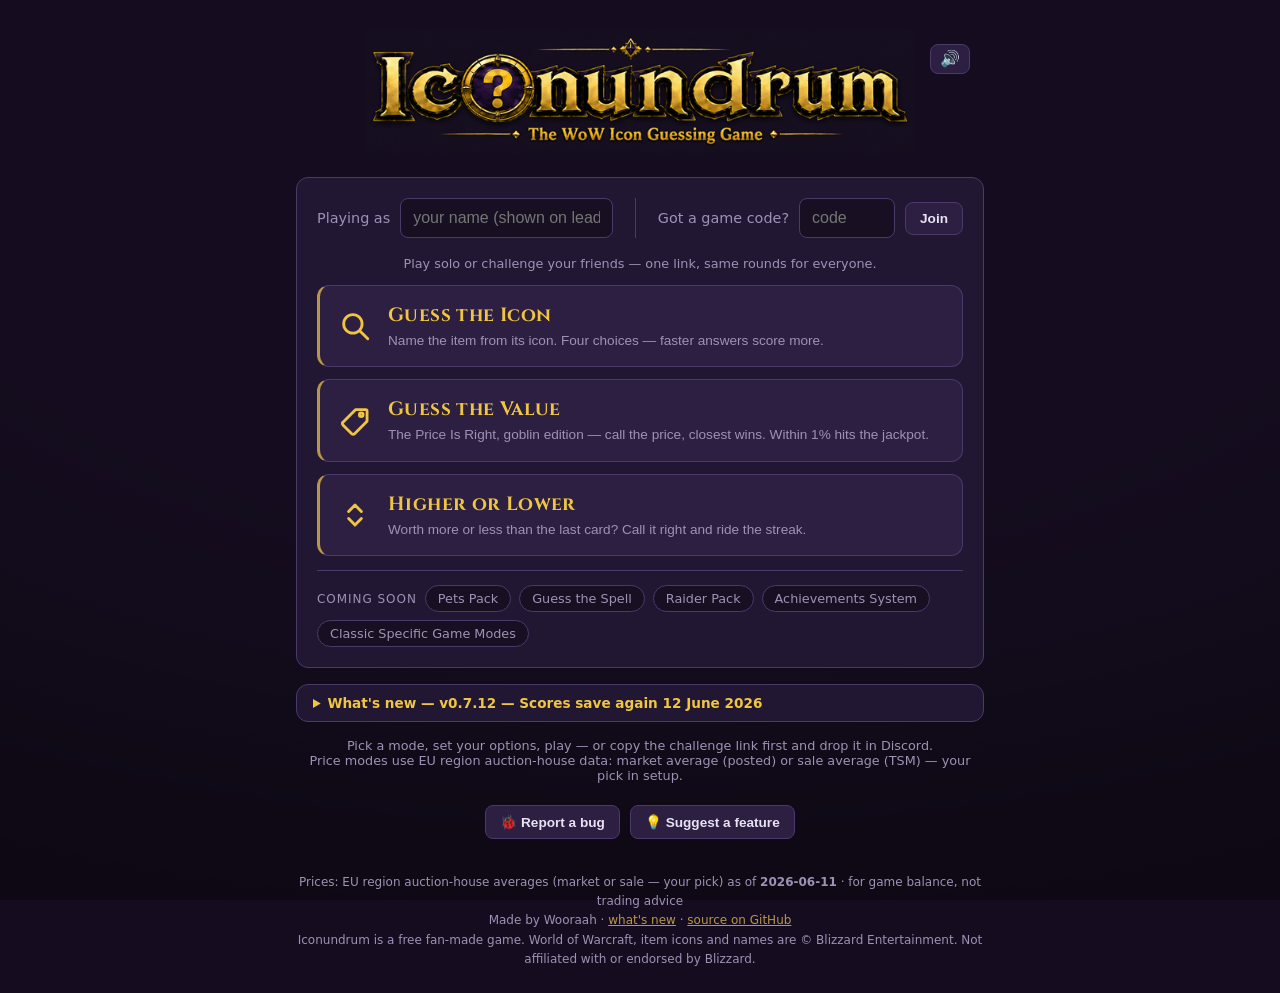
==== index.html @ 78721801 "v0.7.12 - CRITICAL: restore score saving (B10) v0.6.10 (d8e1873) wired a leaderboard refresh button " ====
<!DOCTYPE html>
<html lang="en">
<head>
  <meta charset="UTF-8">
  <meta name="viewport" content="width=device-width, initial-scale=1.0">
  <title>Iconundrum — The WoW Icon Guessing Game</title>
  <meta name="description" content="Guess the WoW item from its icon, call its price, ride the higher-lower chain. Challenge your guild — one link, no sign-up.">

  <!-- Social link previews (Discord / Twitch chat / Twitter) -->
  <meta property="og:type" content="website">
  <meta property="og:site_name" content="Iconundrum">
  <meta property="og:title" content="Iconundrum — The WoW Icon Guessing Game">
  <meta property="og:description" content="Guess the WoW item from its icon, call its price, ride the higher-lower chain. Challenge your friends — one link, no sign-up.">
  <meta property="og:image" content="https://wooraah-addon.github.io/Iconundrum/assets/logo.png">
  <meta property="og:url" content="https://wooraah-addon.github.io/Iconundrum/">
  <meta name="twitter:card" content="summary_large_image">
  <meta name="twitter:title" content="Iconundrum — The WoW Icon Guessing Game">
  <meta name="twitter:description" content="Guess the WoW item from its icon, call its price, ride the higher-lower chain.">
  <meta name="twitter:image" content="https://wooraah-addon.github.io/Iconundrum/assets/logo.png">

  <link rel="icon" href="data:image/svg+xml,<svg xmlns='http://www.w3.org/2000/svg' viewBox='0 0 100 100'><rect width='100' height='100' rx='18' fill='%23221733'/><text x='50' y='72' font-size='64' text-anchor='middle' fill='%23f0c640' font-family='Georgia'>%3F</text></svg>">
  <link rel="stylesheet" href="css/style.css">
</head>
<body>
  <div id="app">

    <!-- ================= HOME ================= -->
    <section id="screen-home" class="screen">
      <div class="coin" id="home-coin" role="button" tabindex="-1" aria-label="Catch the coin" title="Catch me!">
        <div class="coin-face front">?</div>
        <div class="coin-face back">?</div>
      </div>
      <button class="sound-toggle" title="Toggle sound" aria-label="Toggle sound">🔊</button>
      <div class="logo-wrap">
        <img class="logo" src="assets/logo.png" alt="Iconundrum — The WoW Icon Guessing Game"
             onerror="this.hidden=true;document.getElementById('wordmark-fallback').hidden=false;document.getElementById('tagline-fallback').hidden=false;">
        <h1 class="wordmark" id="wordmark-fallback" hidden>Ic<span class="qmark">?</span>nundrum</h1>
        <p class="tagline" id="tagline-fallback" hidden>The WoW Icon Guessing Game</p>
      </div>

      <div id="challenge-banner"></div>

      <div class="panel">
        <div class="name-row">
          <div class="field-group grow">
            <label for="player-name">Playing as</label>
            <input type="text" id="player-name" maxlength="20" placeholder="your name (shown on leaderboards)">
          </div>
          <div class="field-group join-group">
            <label for="join-code">Got a game code?</label>
            <input type="text" id="join-code" maxlength="16" placeholder="code" autocomplete="off" autocapitalize="off" spellcheck="false">
            <button class="btn secondary small" id="join-btn">Join</button>
          </div>
        </div>

        <p class="lb-note" style="margin:0 0 14px">Play solo or challenge your friends — one link, same rounds for everyone.</p>

        <div class="mode-grid">
          <button class="mode-card" data-mode="icon">
            <svg class="mode-glyph" viewBox="0 0 24 24" fill="none" stroke="currentColor" stroke-width="2" stroke-linecap="round" stroke-linejoin="round" aria-hidden="true"><circle cx="10.5" cy="10.5" r="6.5"/><line x1="15.5" y1="15.5" x2="21" y2="21"/></svg>
            <h3>Guess the Icon</h3>
            <p>Name the item from its icon. Four choices — faster answers score more.</p>
          </button>
          <button class="mode-card" data-mode="value">
            <svg class="mode-glyph" viewBox="0 0 24 24" fill="none" stroke="currentColor" stroke-width="2" stroke-linecap="round" stroke-linejoin="round" aria-hidden="true"><path d="M3.5 12.8 12.3 4h7.2a1 1 0 0 1 1 1v7.2l-8.8 8.8a1.4 1.4 0 0 1-2 0l-6.2-6.2a1.4 1.4 0 0 1 0-2Z"/><circle cx="16.4" cy="7.6" r="1.3"/></svg>
            <h3>Guess the Value</h3>
            <p>The Price Is Right, goblin edition — call the price, closest wins. Within 1% hits the jackpot.</p>
          </button>
          <button class="mode-card" data-mode="hl">
            <svg class="mode-glyph" viewBox="0 0 24 24" fill="none" stroke="currentColor" stroke-width="2" stroke-linecap="round" stroke-linejoin="round" aria-hidden="true"><path d="M7.5 9.5 12 5l4.5 4.5"/><path d="M7.5 14.5 12 19l4.5-4.5"/></svg>
            <h3>Higher or Lower</h3>
            <p>Worth more or less than the last card? Call it right and ride the streak.</p>
          </button>
        </div>

        <div class="soon-strip">
          <span class="soon-label">Coming soon</span>
          <span class="soon-chip" title="A thousand battle pets, dozens of near-identical whelps. Collectors, sharpen up.">Pets Pack</span>
          <span class="soon-chip" title="Class abilities and iconic raid moments — for every player, not just the AH crowd.">Guess the Spell</span>
          <span class="soon-chip" title="Tier sets, legendaries, trinkets of legend. Thunderfury, anyone?">Raider Pack</span>
          <span class="soon-chip" title="Cosmetic achievements — some obvious, some hidden, some a bit daft.">Achievements System</span>
          <span class="soon-chip" title="Modes built around WoW Classic — its item pools, prices and trivia.">Classic Specific Game Modes</span>
        </div>
      </div>

      <div class="home-stats" id="home-stats" hidden></div>

      <details class="panel whatsnew" id="whats-new" hidden>
        <summary id="wn-summary">What's new</summary>
        <ul id="wn-list"></ul>
        <a href="changelog.html">Full changelog →</a>
      </details>

      <p class="lb-note">Pick a mode, set your options, play — or copy the challenge link first and drop it in Discord.<br>
        Price modes use EU region auction-house data: market average (posted) or sale average (TSM) — your pick in setup.</p>

      <div class="action-row feedback-row">
        <button class="btn secondary small" id="btn-report-bug">🐞 Report a bug</button>
        <button class="btn secondary small" id="btn-suggest">💡 Suggest a feature</button>
      </div>
    </section>

    <!-- ================= LOBBY ================= -->
    <section id="screen-lobby" class="screen">
      <img class="logo logo-small" src="assets/logo.png" alt="Iconundrum">
      <div class="panel">
        <div class="lobby-head">
          <div>Game code: <b class="game-code" id="lobby-code"></b></div>
          <button class="btn small" id="lobby-copy">📋 Copy invite link</button>
        </div>
        <div class="lb-note" style="margin:0 0 12px">This is the link that brings players into <em>this</em> lobby — share it, or have them type the game code on the home screen.</div>
        <div class="lobby-roster-head">
          <span>In the lobby</span>
          <span class="meta" id="lobby-count"></span>
        </div>
        <ul class="lobby-roster" id="lobby-roster"></ul>
        <div class="lb-note" id="lobby-status"></div>
        <div class="ready-prompt" id="lobby-ready" hidden></div>
        <div class="action-row" id="lobby-actions"></div>
      </div>
    </section>

    <!-- ================= GAME ================= -->
    <section id="screen-game" class="screen">
      <div class="game-header">
        <img class="logo-header" src="assets/logo-header.png" alt="Iconundrum — back to main menu" title="Back to main menu" onclick="location.href=location.pathname"
             onerror="this.outerHTML='<span class=&quot;wordmark-small&quot; title=&quot;Back to main menu&quot; onclick=&quot;location.href=location.pathname&quot;>Ic<span class=&quot;qmark&quot;>?</span>nundrum</span>'">
        <span class="meta" id="game-meta"></span>
        <span class="score" id="game-score" aria-live="polite"></span>
        <button class="sound-toggle" title="Toggle sound" aria-label="Toggle sound">🔊</button>
      </div>
      <div class="game-header">
        <span class="meta" id="game-title"></span>
      </div>
      <div class="timer-track" id="timer-track" aria-hidden="true"><div class="timer-bar" id="timer-bar"></div></div>
      <div id="game-content"></div>
    </section>

    <!-- ================= SUMMARY ================= -->
    <section id="screen-summary" class="screen">
      <img class="logo logo-small" src="assets/logo.png" alt="Iconundrum" onerror="this.outerHTML='<h2 class=&quot;wordmark&quot; style=&quot;font-size:1.6rem&quot;>Ic<span class=&quot;qmark&quot;>?</span>nundrum</h2>'">
      <div class="panel">
        <div class="summary-sub" id="summary-mode"></div>
        <div class="summary-score" id="summary-score"></div>
        <div class="pb-banner" id="pb-banner" style="display:none">★ New personal best! ★</div>
        <div class="summary-sub" id="summary-sub"></div>
        <div class="round-pills" id="round-pills"></div>

        <div class="action-row">
          <button class="btn" id="btn-copy-link">Copy challenge link</button>
          <button class="btn secondary" id="btn-share-result">Share my result</button>
        </div>
      </div>

      <div class="panel">
        <div class="lb-tabs">
          <button class="lb-tab active" data-board="challenge">This challenge</button>
          <button class="lb-tab" data-board="alltime">All-time (ranked)</button>
          <button class="lb-refresh" id="lb-refresh" title="Refresh leaderboard" aria-label="Refresh leaderboard">↻</button>
        </div>
        <table class="lb">
          <thead><tr><th>#</th><th>Player</th><th>Score</th></tr></thead>
          <tbody id="lb-body"></tbody>
        </table>
        <div class="lb-note" id="lb-status"></div>
      </div>

      <div class="action-row">
        <button class="btn" id="btn-play-again">Play again</button>
        <button class="btn secondary" id="btn-home">Main Menu</button>
      </div>
    </section>

  </div>

  <div id="countdown-overlay" hidden>
    <div class="count-label">Get ready…</div>
    <div id="countdown-num" class="count-num">10</div>
  </div>

  <footer>
    <div>Prices: EU region auction-house averages (market or sale — your pick) as of <b id="price-date">…</b> · for game balance, not trading advice</div>
    <div>Made by Wooraah · <a href="changelog.html">what's new</a> · <a href="https://github.com/Wooraah-addon/Iconundrum" rel="noopener">source on GitHub</a></div>
    <div>Iconundrum is a free fan-made game. World of Warcraft, item icons and names are © Blizzard Entertainment. Not affiliated with or endorsed by Blizzard.</div>
  </footer>

  <script type="module" src="js/main.js"></script>
</body>
</html>
---- css/style.css ----
/* Iconundrum — dark purple & gold house style */

/* Display face for wordmark, headings & hero numbers (body stays system).
   Cinzel 700, latin subset, self-hosted (~15KB, OFL). Swap --font-display
   back to Georgia to revert everything at once. */
@font-face {
  font-family: 'Cinzel';
  src: url('../assets/fonts/cinzel.woff2') format('woff2');
  font-weight: 700;
  font-display: swap;
}

:root {
  /* --bg matches the logo PNG's baked background exactly — keep in sync */
  --bg: #150d1f;
  --bg-panel: #221733;
  --bg-card: #2c1f42;
  --bg-card-hover: #3a2a56;
  --border: #4a3a6a;
  --gold: #f0c640;
  --gold-dim: #b8964a;
  --text: #e8e2f4;
  --text-dim: #9d92b5;
  --font-display: 'Cinzel', Georgia, "Times New Roman", serif;
  --green: #4caf50;
  --red: #e05252;
  --q-common: #ffffff;
  --q-uncommon: #1eff00;
  --q-rare: #0070dd;
  --q-epic: #a335ee;
  --q-legendary: #ff8000;
  --q-artifact: #e6cc80;
  --q-heirloom: #00ccff;
}

* { box-sizing: border-box; margin: 0; padding: 0; }

body {
  /* Centre stays exactly --bg (matches the logo's baked-in background, so no
     seam shows around the PNG); only the edges darken for a subtle vignette. */
  background: var(--bg);
  background-image: radial-gradient(ellipse 120% 85% at 50% 20%, transparent 0%, transparent 46%, rgba(0, 0, 0, .38) 100%);
  background-attachment: fixed;
  min-height: 100vh;
  color: var(--text);
  font-family: "Segoe UI", system-ui, -apple-system, sans-serif;
  display: flex;
  flex-direction: column;
  align-items: center;
}

#app { width: 100%; max-width: 720px; padding: 16px; flex: 1; }

.screen { display: none; }
.screen.active { display: block; animation: fadein .25s ease; }
@keyframes fadein { from { opacity: 0; transform: translateY(6px); } to { opacity: 1; } }

/* ---- Wordmark ---- */
.wordmark {
  text-align: center;
  font-size: clamp(2rem, 8vw, 3.2rem);
  font-weight: 700;
  letter-spacing: 0.04em;
  color: var(--text);
  margin: 24px 0 4px;
  text-transform: uppercase;
  font-family: var(--font-display);
}
.wordmark .qmark { color: var(--gold); text-shadow: 0 0 18px rgba(240, 198, 64, .45); }
.tagline { text-align: center; color: var(--text-dim); margin-bottom: 28px; font-style: italic; }

.wordmark-small {
  font-family: var(--font-display); font-weight: 700; font-size: 1.1rem;
  text-transform: uppercase; letter-spacing: .04em; cursor: pointer;
}
.wordmark-small .qmark { color: var(--gold); }
/* 2x source (56px) so the header logo stays crisp on retina */
.logo-header { height: 28px; width: auto; display: block; cursor: pointer; }

/* ---- Panels & cards ---- */
.panel {
  background: var(--bg-panel);
  border: 1px solid var(--border);
  border-radius: 12px;
  padding: 20px;
  margin-bottom: 16px;
}

/* Three playable modes — prominent full-width rows, glyph left of the text,
   gold accent edge so they read as the page's primary action. */
.mode-grid { display: grid; gap: 12px; }

.mode-card {
  display: grid;
  grid-template-columns: auto 1fr;
  column-gap: 16px;
  background: var(--bg-card);
  border: 1px solid var(--border);
  border-left: 3px solid var(--gold-dim);
  border-radius: 12px;
  padding: 16px 18px;
  cursor: pointer;
  transition: transform .12s ease, border-color .12s ease, background .12s ease;
  text-align: left;
}
.mode-card:hover { transform: translateY(-2px); border-color: var(--gold-dim); border-left-color: var(--gold); background: var(--bg-card-hover); }
.mode-glyph { grid-row: 1 / 3; align-self: center; width: 34px; height: 34px; color: var(--gold); }
.mode-card h3 { grid-column: 2; color: var(--gold); margin-bottom: 4px; font-size: 1.2rem; font-family: var(--font-display); font-weight: 700; letter-spacing: .02em; }
.mode-card p { grid-column: 2; color: var(--text-dim); font-size: .85rem; line-height: 1.35; }

/* Roadmap packs — demoted to a quiet chip strip, not full cards. */
.soon-strip {
  display: flex; flex-wrap: wrap; align-items: center; gap: 8px;
  margin-top: 14px; padding-top: 14px; border-top: 1px solid var(--border);
}
.soon-label { color: var(--text-dim); font-size: .75rem; text-transform: uppercase; letter-spacing: .08em; }
.soon-chip {
  background: #181022; border: 1px solid var(--border); border-radius: 14px;
  padding: 5px 12px; font-size: .8rem; color: var(--text-dim); cursor: default;
}

/* ---- Forms & buttons ---- */
/* Two distinct clusters: "who am I" grows, "join a game" hugs the right with
   a divider so they don't read as one long control strip. Wraps to its own
   line on small screens, divider dropped. */
.name-row { display: flex; gap: 12px 22px; align-items: center; margin-bottom: 18px; flex-wrap: wrap; }
.field-group { display: flex; gap: 10px; align-items: center; min-width: 0; }
.field-group.grow { flex: 1 1 260px; }
.field-group label { color: var(--text-dim); font-size: .9rem; white-space: nowrap; }
.field-group #player-name { flex: 1 1 160px; min-width: 0; }
.join-group { padding-left: 22px; border-left: 1px solid var(--border); }
#join-code { flex: 0 0 96px; width: 96px; text-transform: lowercase; }
#join-code::placeholder { text-transform: none; }
@media (max-width: 560px) {
  .join-group { padding-left: 0; border-left: none; flex: 1 1 100%; }
  .join-group #join-code { flex: 1 1 96px; }
}
input[type="text"], input[type="number"] {
  background: #181022;
  border: 1px solid var(--border);
  border-radius: 8px;
  color: var(--text);
  padding: 10px 12px;
  font-size: 1rem;
  outline: none;
}
input:focus { border-color: var(--gold-dim); }
input.invalid { border-color: var(--red); }

/* Keyboard focus ring — only for keyboard users (focus-visible), never on
   mouse click. Inputs override the outline:none above when keyboard-focused. */
:focus-visible { outline: 2px solid var(--gold); outline-offset: 2px; }
.btn:focus-visible, .choice:focus-visible, .mode-card:focus-visible,
.chip-btn:focus-visible, .lb-tab:focus-visible, .sound-toggle:focus-visible {
  outline: 2px solid var(--gold); outline-offset: 2px;
}
input:focus-visible { outline: 2px solid var(--gold-dim); outline-offset: 1px; }

.btn {
  background: linear-gradient(180deg, #f3d35e, #d4a72c);
  color: #2a1d0a;
  font-weight: 700;
  border: none;
  border-radius: 8px;
  padding: 12px 22px;
  font-size: 1rem;
  cursor: pointer;
  transition: filter .12s ease, transform .08s ease;
}
.btn:hover { filter: brightness(1.08); }
.btn:active { transform: scale(.97); }
.btn:disabled { filter: grayscale(.7) brightness(.7); cursor: default; }
.btn.secondary {
  background: var(--bg-card);
  color: var(--text);
  border: 1px solid var(--border);
}
.btn.secondary:hover { border-color: var(--gold-dim); }
.btn.small { padding: 8px 14px; font-size: .85rem; }

/* ---- Game header ---- */
.game-header {
  display: flex; justify-content: space-between; align-items: center;
  margin-bottom: 14px; gap: 10px;
}
.game-header .meta { color: var(--text-dim); font-size: .9rem; }
.game-header .score { color: var(--gold); font-weight: 700; font-size: 1.1rem; }

.timer-track {
  height: 8px; background: #181022; border-radius: 4px; overflow: hidden; margin-bottom: 18px;
  border: 1px solid var(--border);
}
.timer-bar {
  height: 100%; width: 100%;
  background: linear-gradient(90deg, var(--gold), #e0883a);
  transition: width .1s linear;
}
.timer-bar.urgent { background: var(--red); }

/* ---- Question area ---- */
.question-icon-wrap { text-align: center; margin: 10px 0 22px; }
.question-icon {
  width: 144px; height: 144px;
  border: 3px solid var(--gold-dim);
  border-radius: 14px;
  box-shadow: 0 0 28px rgba(240, 198, 64, .18);
  image-rendering: auto;
  background: #181022;
}
.question-prompt { text-align: center; color: var(--text-dim); margin-bottom: 16px; }
.question-prompt strong { color: var(--text); }

.choices { display: grid; grid-template-columns: 1fr 1fr; gap: 12px; }
@media (max-width: 520px) { .choices { grid-template-columns: 1fr; } }
.choice {
  background: var(--bg-card);
  border: 1px solid var(--border);
  border-radius: 10px;
  padding: 14px 16px;
  font-size: .95rem;
  color: var(--text);
  cursor: pointer;
  text-align: center;
  transition: border-color .1s ease, background .1s ease;
}
.choice:hover { border-color: var(--gold-dim); background: var(--bg-card-hover); }
.choice.correct { border-color: var(--green); background: rgba(76, 175, 80, .15); }
.choice.wrong { border-color: var(--red); background: rgba(224, 82, 82, .15); }
.choice:disabled { cursor: default; }
.choice.dim { opacity: .5; }
/* Synced games: your pick is acknowledged neutrally — correct/wrong colours
   arrive at the shared reveal moment (F37, no answer leaks mid-round). */
.choice.picked { border-color: var(--gold-dim); background: rgba(240, 198, 64, .08); }
.round-wait { text-align: center; margin-top: 12px; }
/* Number-key hint (1–4) — a badge via ::before so it doesn't change the
   button's textContent (the answer match reads textContent). Hidden once the
   choice is resolved, and on narrow screens where keys are less relevant. */
.choice[data-key]::before {
  content: attr(data-key);
  display: inline-block;
  min-width: 1.3em;
  margin-right: 8px;
  padding: 0 .25em;
  border-radius: 5px;
  background: rgba(240, 198, 64, .14);
  color: var(--gold-dim);
  font-size: .8em;
  font-weight: 700;
}
.choice.correct[data-key]::before, .choice.wrong[data-key]::before, .choice.dim[data-key]::before { opacity: .35; }
@media (hover: none) { .choice[data-key]::before { display: none; } }

/* ---- Value entry ---- */
.value-entry { display: flex; gap: 10px; justify-content: center; align-items: center; margin-top: 6px; }
.value-entry input { width: 200px; text-align: right; font-size: 1.2rem; }
.value-entry .g { color: var(--gold); font-weight: 700; font-size: 1.2rem; }
.value-preview { text-align: center; color: var(--text-dim); min-height: 1.4em; margin-top: 8px; font-size: .9rem; }
@media (max-width: 440px) {
  .value-entry { flex-wrap: wrap; }
  .value-entry input { width: 0; flex: 1 1 130px; }
}

/* Hard-mode name entry reuses the value-entry row, but the input gets the
   width — item names are long, the answer isn't a number. */
.hard-entry { max-width: 440px; margin-left: auto; margin-right: auto; }
.hard-entry input { width: 0; flex: 1; text-align: left; font-size: 1rem; }

.value-chips { display: flex; gap: 8px; justify-content: center; flex-wrap: wrap; margin-top: 12px; }
.chip-btn {
  background: var(--bg-card); border: 1px solid var(--border); border-radius: 16px;
  color: var(--text); padding: 8px 14px; font-size: .9rem; cursor: pointer;
  transition: border-color .1s ease, background .1s ease;
}
.chip-btn:hover { border-color: var(--gold-dim); background: var(--bg-card-hover); }
.chip-btn:disabled { opacity: .5; cursor: default; }
.chip-btn.clear { color: var(--text-dim); }
/* Unlike .hl-keyhint this stays visible on touch devices — mobile players
   (no auto-focused keyboard) are exactly who misses that the box is typable. */
.value-hint { text-align: center; color: var(--text-dim); font-size: .75rem; margin-top: 8px; }

/* ---- Higher/Lower ---- */
.hl-cards { display: flex; gap: 14px; justify-content: center; align-items: stretch; margin: 14px 0; }
.hl-card {
  background: var(--bg-card);
  border: 1px solid var(--border);
  border-radius: 12px;
  padding: 16px;
  width: 240px;
  text-align: center;
  display: flex; flex-direction: column; align-items: center; gap: 8px;
}
.hl-card img { width: 88px; height: 88px; border-radius: 10px; border: 2px solid var(--border); }
.hl-card .iname { font-weight: 600; font-size: .92rem; min-height: 2.5em; display: flex; align-items: center; }
.hl-card .iprice { color: var(--gold); font-weight: 700; font-size: 1.05rem; }
.hl-card .ihidden { color: var(--text-dim); font-size: 1.3rem; font-weight: 800; }
.hl-vs { align-self: center; color: var(--text-dim); font-weight: 800; }
.hl-buttons { display: flex; gap: 12px; justify-content: center; margin-top: 12px; }
.hl-keyhint { text-align: center; color: var(--text-dim); font-size: .75rem; margin-top: 8px; }
@media (hover: none) { .hl-keyhint { display: none; } }
/* Streak grows with you: --streak (0–20, set in hl.js) drives a bigger,
   hotter-glowing number the longer you ride — celebrating what's earned, no
   pressure copy. Plain colour/size baseline; the glow is motion-gated below. */
.hl-streak {
  --streak: 0; text-align: center; color: var(--gold); font-weight: 700; margin-top: 4px;
  font-size: calc(1.05rem + var(--streak) * 0.035rem);
}
.hl-race { max-width: 420px; margin: 18px auto 0; }
.hl-race .race-state { width: 2em; text-align: center; }
.hl-hearts { text-align: center; font-size: 1.3rem; letter-spacing: .18em; margin-top: 10px; line-height: 1; }
.hl-hearts .full { color: var(--red); text-shadow: 0 0 8px rgba(224, 82, 82, .5); }
.hl-hearts .spent { color: #3a2a4a; }
/* Small screens: compact horizontal cards — icon | name | price — so both
   cards, the VS, and the call buttons all fit without scrolling. */
@media (max-width: 540px) {
  .hl-cards { flex-direction: column; align-items: stretch; gap: 8px; margin: 10px 0; }
  .hl-card {
    width: 100%; max-width: 360px; margin: 0 auto;
    flex-direction: row; text-align: left; gap: 12px; padding: 10px 14px;
  }
  .hl-card img { width: 52px; height: 52px; }
  .hl-card .iname { min-height: 0; flex: 1; }
  .hl-card .ihidden { font-size: 1.1rem; }
}

/* ---- Reveal ---- */
.reveal { text-align: center; }
.reveal .rname { font-size: 1.25rem; font-weight: 700; margin: 10px 0 2px; }
.reveal .rclass { color: var(--text-dim); font-size: .85rem; margin-bottom: 14px; }
.reveal img { width: 96px; height: 96px; border-radius: 12px; border: 2px solid var(--gold-dim); }
.reveal .earned { font-size: 1.3rem; font-weight: 800; margin: 12px 0; }
.reveal .heckle { display: block; margin-top: 10px; font-style: italic; font-size: .85rem; color: #8ec9ff; }
.reveal .earned.good { color: var(--green); }
.reveal .earned.bad { color: var(--red); }
.statchips { display: flex; flex-wrap: wrap; gap: 8px; justify-content: center; margin: 10px 0 16px; }
.chip {
  background: #181022; border: 1px solid var(--border); border-radius: 16px;
  padding: 5px 12px; font-size: .8rem; color: var(--text-dim);
}
.chip b { color: var(--gold); font-weight: 600; }

/* ---- Summary & leaderboard ---- */
.summary-score { text-align: center; font-size: 2.4rem; font-weight: 700; color: var(--gold); margin: 8px 0; font-family: var(--font-display); text-shadow: 0 0 16px rgba(240, 198, 64, .25); }
.summary-sub { text-align: center; color: var(--text-dim); margin-bottom: 14px; }
.pb-banner {
  text-align: center; color: #1a1226; background: linear-gradient(90deg, #f3d35e, #d4a72c);
  border-radius: 8px; padding: 8px; font-weight: 700; margin-bottom: 14px;
}
.round-pills { display: flex; gap: 6px; justify-content: center; flex-wrap: wrap; margin-bottom: 16px; }
.round-pill {
  background: #181022; border: 1px solid var(--border); border-radius: 8px;
  padding: 6px 10px; font-size: .8rem; color: var(--text-dim);
}
.round-pill.good { border-color: var(--green); }
.round-pill.bad { border-color: var(--red); }

.lb-tabs { display: flex; gap: 8px; margin-bottom: 10px; }
.lb-tab {
  background: none; border: 1px solid var(--border); border-radius: 8px;
  color: var(--text-dim); padding: 6px 14px; cursor: pointer; font-size: .85rem;
}
.lb-tab.active { color: var(--gold); border-color: var(--gold-dim); }
.lb-refresh {
  margin-left: auto; background: none; border: 1px solid var(--border); border-radius: 8px;
  color: var(--text-dim); padding: 6px 11px; cursor: pointer; font-size: .95rem; line-height: 1;
}
.lb-refresh:hover { color: var(--gold); border-color: var(--gold-dim); }
table.lb { width: 100%; border-collapse: collapse; font-size: .9rem; }
table.lb th { color: var(--text-dim); text-align: left; font-weight: 600; padding: 6px 8px; border-bottom: 1px solid var(--border); }
table.lb td { padding: 7px 8px; border-bottom: 1px solid #2a1f3d; }
table.lb tr.me td { color: var(--gold); font-weight: 700; }
.lb-note { color: var(--text-dim); font-size: .8rem; margin-top: 8px; text-align: center; }
/* End-of-game scoring outcome — coloured so "posted" vs "didn't post (and why)"
   reads at a glance instead of as a dim footnote. */
.save-status { line-height: 1.45; }
.save-status.ok { color: var(--green); font-weight: 600; }
.save-status.warn { color: var(--red); font-weight: 600; }
.save-status.info { color: var(--text-dim); }

.action-row { display: flex; gap: 10px; justify-content: center; flex-wrap: wrap; margin-top: 18px; }

/* ---- Quality colors ---- */
.q-POOR { color: #9d9d9d; } .q-COMMON { color: var(--q-common); }
.q-UNCOMMON { color: var(--q-uncommon); } .q-RARE { color: var(--q-rare); }
.q-EPIC { color: var(--q-epic); } .q-LEGENDARY { color: var(--q-legendary); }
.q-ARTIFACT { color: var(--q-artifact); } .q-HEIRLOOM { color: var(--q-heirloom); }
/* Quality colours (rare blue / epic purple especially) sit low-contrast on the
   dark panels — a soft dark halo lifts them to readable without losing flavour. */
[class*="q-"] { text-shadow: 0 1px 2px rgba(0, 0, 0, .75); }

/* ---- Footer ---- */
footer {
  text-align: center; color: var(--text-dim); font-size: .75rem;
  padding: 18px 12px 24px; line-height: 1.6; max-width: 720px;
}
footer a { color: var(--gold-dim); }

.toast {
  position: fixed; bottom: 24px; left: 50%; transform: translateX(-50%);
  background: var(--bg-card); border: 1px solid var(--gold-dim); color: var(--text);
  border-radius: 10px; padding: 10px 18px; font-size: .9rem; opacity: 0;
  pointer-events: none; transition: opacity .25s ease; z-index: 50;
}
.toast.show { opacity: 1; }

.notice {
  background: rgba(240, 198, 64, .08); border: 1px solid var(--gold-dim);
  border-radius: 8px; padding: 10px 14px; font-size: .85rem; color: var(--text-dim);
  margin-bottom: 14px;
}

/* ---- Logo ---- */
/* default z-index keeps the logo banner below the coin (z-index:1) so the coin
   drifts over it; the menu/stats blocks are lifted to z-index:2 to hide it. */
.logo-wrap { text-align: center; margin: 14px 0 20px; }
.logo { max-width: min(550px, 96%); height: auto; display: inline-block; }
.logo-small { max-width: min(280px, 70%); display: block; margin: 0 auto 10px; }

/* ---- Sound toggle ---- */
.sound-toggle {
  position: absolute; top: 14px; right: 14px;
  background: var(--bg-card); border: 1px solid var(--border); border-radius: 8px;
  font-size: 1rem; padding: 6px 9px; cursor: pointer; line-height: 1;
}
.sound-toggle:hover { border-color: var(--gold-dim); }
#screen-home { position: relative; z-index: 0; } /* stacking context to scope the coin layering */
/* Coin layering (all positive z — a negative-z layer flickers under the
   compositor when animated): logo stays at default (below the coin), while
   every other home block is lifted above it, so the coin shows over the logo
   banner but hides behind the menu panels & stats. */
#screen-home > *:not(.coin):not(.logo-wrap):not(.sound-toggle) { position: relative; z-index: 2; }
.sound-toggle { z-index: 2; }
.game-header .sound-toggle { position: static; }

/* ---- Setup modal ---- */
.modal-overlay {
  position: fixed; inset: 0; z-index: 40;
  background: rgba(10, 6, 18, .72);
  display: flex; align-items: center; justify-content: center;
  animation: fadein .15s ease;
}
.modal { width: min(460px, 94%); max-height: 90vh; overflow-y: auto; }
.modal-title { color: var(--gold); margin-bottom: 16px; font-size: 1.3rem; font-family: var(--font-display); font-weight: 700; }
.form-row {
  display: flex; justify-content: space-between; align-items: center; gap: 12px;
  margin-bottom: 14px; flex-wrap: wrap;
}
.form-row > label { color: var(--text-dim); font-size: .9rem; }
.form-row .slider-val { color: var(--gold); }
.setup-select {
  background: #181022; border: 1px solid var(--border); border-radius: 8px;
  color: var(--text); padding: 8px 10px; font-size: .9rem; max-width: 250px;
}
/* Stacked form row (label above a full-width control) — used by the textarea. */
.form-row.stack { flex-direction: column; align-items: stretch; }

/* Reset-to-defaults + live ranked-eligibility note (F55). The note flips
   green (counts on the ranked boards) ↔ gold-dim (custom, own board only) as
   settings change, so the trade-off is explicit before you play. */
.reset-row {
  display: flex; justify-content: space-between; align-items: center; gap: 12px;
  flex-wrap: wrap; margin: 4px 0 2px;
}
.ranked-note { font-size: .78rem; line-height: 1.35; flex: 1 1 200px; }
.ranked-note.is-ranked { color: var(--green); }
.ranked-note.is-custom { color: var(--gold-dim); }

/* Setup modal: slim section headers + the icon-tile category picker (F29). */
.setup-section {
  color: var(--text-dim); font-size: .72rem; text-transform: uppercase; letter-spacing: .1em;
  border-bottom: 1px solid var(--border); padding-bottom: 4px; margin: 14px 0 10px;
}
/* Wider frame for the setup modal — the tile grid auto-fills columns, so it
   stays one tidy row today and absorbs ~10 categories without redesign.
   .cat-block is a plain block on purpose: inside a wrapping column flexbox
   the auto-fill grid's intrinsic height is computed at one-column width,
   which left ~500px of phantom space under the tiles. */
.setup-modal { width: min(600px, 94%); }
.cat-block { margin-bottom: 14px; }
.cat-label { color: var(--text-dim); font-size: .9rem; margin-bottom: 8px; }
.cat-grid {
  display: grid; grid-template-columns: repeat(auto-fill, minmax(96px, 1fr));
  gap: 8px;
}
.cat-tile {
  display: flex; flex-direction: column; align-items: center; justify-content: flex-start;
  gap: 3px; min-height: 88px; padding: 8px 4px 6px;
  background: var(--bg-card); border: 1px solid var(--border);
  border-radius: 10px; color: var(--text); cursor: pointer; font-size: .68rem;
  text-align: center; line-height: 1.25; transition: border-color .1s ease, background .1s ease;
}
.cat-tile img { width: 34px; height: 34px; border-radius: 6px; }
.cat-tile:hover { border-color: var(--gold-dim); background: var(--bg-card-hover); }
.cat-tile.active { border-color: var(--gold); background: rgba(240, 198, 64, .08); }
.cat-tile:disabled { opacity: .4; cursor: default; }
.cat-tile .cat-count { color: var(--text-dim); font-size: .6rem; }
.cat-tile:focus-visible { outline: 2px solid var(--gold); outline-offset: 2px; }
.feedback-text {
  width: 100%; box-sizing: border-box; resize: vertical; min-height: 110px;
  background: #181022; border: 1px solid var(--border); border-radius: 8px;
  color: var(--text); padding: 10px 12px; font-size: .95rem; font-family: inherit;
}
.feedback-text:focus { outline: none; border-color: var(--gold-dim); }
.feedback-text.invalid { border-color: var(--red); }
.feedback-row { margin-top: 22px; }
input[type="range"] { accent-color: var(--gold); flex: 1; min-width: 140px; }
.switch { display: flex; align-items: center; gap: 8px; color: var(--text-dim); font-size: .85rem; }
.switch input { accent-color: var(--gold); width: 18px; height: 18px; }
.code-note { margin: 8px 0 0; }
.code-row {
  display: flex; justify-content: space-between; align-items: center; gap: 10px;
  flex-wrap: wrap; border-top: 1px solid var(--border); padding-top: 14px; margin-top: 4px;
  font-size: .9rem; color: var(--text-dim);
}
.game-code { color: var(--gold); font-family: Consolas, monospace; letter-spacing: .08em; }

/* ---- Lobby ---- */
.lobby-head {
  display: flex; justify-content: space-between; align-items: center; gap: 10px;
  flex-wrap: wrap; margin-bottom: 16px;
}
.lobby-roster-head {
  display: flex; justify-content: space-between; align-items: baseline;
  border-bottom: 1px solid var(--border); padding-bottom: 6px; margin-bottom: 8px;
  color: var(--text-dim); font-size: .9rem;
}
.lobby-roster { list-style: none; margin-bottom: 14px; min-height: 56px; }
.lobby-roster li {
  padding: 7px 10px; border-bottom: 1px solid #2a1f3d; font-size: .95rem;
  animation: fadein .25s ease;
}
.lobby-roster li.me { color: var(--gold); font-weight: 600; }
.lobby-roster .ready-yes { color: var(--green); font-weight: 700; }
.lobby-roster .ready-no { color: var(--red); font-weight: 700; }
.roster-kick {
  float: right; background: none; border: 1px solid transparent; border-radius: 6px;
  color: var(--text-dim); padding: 0 7px; cursor: pointer; font-size: .85rem; line-height: 1.5;
}
.roster-kick:hover { color: var(--red); border-color: var(--red); }

.ready-prompt {
  display: flex; gap: 10px; align-items: center; justify-content: center;
  flex-wrap: wrap; margin: 12px 0; color: var(--gold); font-weight: 600;
}
.ready-prompt[hidden] { display: none; }

/* ---- Countdown overlay ---- */
#countdown-overlay {
  position: fixed; inset: 0; z-index: 60;
  background: rgba(10, 6, 18, .88);
  display: flex; flex-direction: column; align-items: center; justify-content: center;
  gap: 8px;
}
#countdown-overlay[hidden] { display: none; }
.count-label { color: var(--text-dim); font-size: 1.1rem; letter-spacing: .1em; text-transform: uppercase; }
.count-num {
  font-size: 7rem; font-weight: 700; color: var(--gold);
  font-family: var(--font-display); line-height: 1;
  text-shadow: 0 0 40px rgba(240, 198, 64, .5);
}
.count-num.pop { animation: countpop .9s ease; }
@keyframes countpop {
  0% { transform: scale(1.35); opacity: .4; }
  30% { transform: scale(1); opacity: 1; }
}

/* ---- Changelog page ---- */
.cl-entry { margin-bottom: 22px; }
.cl-entry h3 { color: var(--text); font-size: 1.1rem; margin-bottom: 8px; font-family: var(--font-display); font-weight: 700; }
.cl-date { color: var(--text-dim); font-weight: 400; font-size: .8rem; margin-left: 8px; }
.cl-entry ul { margin-left: 20px; color: var(--text-dim); font-size: .9rem; line-height: 1.6; }
a.btn { text-decoration: none; display: inline-block; }

/* ---- Sync footer (multiplayer reveal) ---- */
.sync-footer { display: flex; flex-direction: column; gap: 14px; align-items: center; }
.standings-head {
  color: var(--text-dim); font-size: .85rem; text-transform: uppercase;
  letter-spacing: .08em; margin-bottom: 6px;
}
table.standings { max-width: 380px; margin: 0 auto; }
table.standings td.num, table.standings th.num { text-align: right; font-variant-numeric: tabular-nums; }
.standings .delta { color: var(--gold-dim); }
.standings .rank-move { text-align: center; font-weight: 700; font-size: .85rem; padding-left: 0; padding-right: 0; white-space: nowrap; }
.standings .rank-move.up { color: var(--green); }
.standings .rank-move.down { color: var(--red); }
.standings .rank-move.flat { color: var(--text-dim); font-weight: 400; }
table.standings td, table.standings th { padding: 6px 6px; }
@media (max-width: 420px) { table.standings td, table.standings th { padding: 5px 4px; font-size: .82rem; } }

/* ---- Home stats strip ---- */
.home-stats { margin: -4px 0 16px; }
.home-stats .statchips { margin: 8px 0; }
.stats-label {
  text-align: center; color: var(--text-dim); font-size: .72rem;
  text-transform: uppercase; letter-spacing: .08em; margin-top: 12px;
}

/* ---- Subtle motion pass (tracker F25) ---- */
/* Home-screen gold coin — tumbling 3D disc, physics-driven in coin.js.
   transform is owned by JS (translate + rotateX/rotateY); keep none here. */
/* z-index:1 — above the logo banner, below the z-index:2 menu/stats blocks
   (see #screen-home rule). Catchable only where no panel covers it; never
   misfires a menu button. */
.coin {
  position: fixed; top: 0; left: 0; width: 28px; height: 28px;
  z-index: 1; cursor: pointer; transform-style: preserve-3d;
  will-change: transform; pointer-events: auto; scale: 1;
}
.coin-face {
  position: absolute; inset: 0; border-radius: 50%;
  backface-visibility: hidden;
  display: flex; align-items: center; justify-content: center;
  font-family: var(--font-display); font-weight: 700; font-size: 1rem; color: #f7d65a;
  /* purple gem face + gold rim — echoes the "?" medallion in the logo */
  background: radial-gradient(circle at 38% 32%, #6f43a2 0%, #4a2a72 34%, #301848 70%, #1d0f2e 100%);
  border: 2px solid #d4a72c;
  box-shadow: inset 0 0 6px rgba(18, 8, 36, .85), inset 0 0 3px rgba(240, 200, 90, .45), 0 3px 9px rgba(0, 0, 0, .5);
  text-shadow: 0 0 5px rgba(180, 120, 240, .75), 0 1px 1px rgba(0, 0, 0, .55);
}
/* faces pushed apart in Z; rim segments (built in coin.js) bridge the gap so
   the coin reads as a solid disc that shows real thickness edge-on. */
.coin-face.front { transform: translateZ(2.5px); }
.coin-face.back { transform: rotateY(180deg) translateZ(2.5px); }
.coin-edge {
  position: absolute; left: 50%; top: 50%;
  background: linear-gradient(to right, #9c7820, #f4cf57 50%, #9c7820);
}
/* Pocket pop: scale (independent property) composes with the JS-owned
   transform, so the coin grows + fades in place without losing its position. */
.coin.pocketed { opacity: 0; transition: opacity .4s ease, scale .4s ease; scale: 1.7; }

/* ---- Celebration burst (fx.js) ---- */
/* A fixed zero-size anchor at the burst's centre; coins/ring position off it.
   z above the countdown overlay (60) so a jackpot reads over everything. */
.fx-burst { position: fixed; z-index: 70; width: 0; height: 0; pointer-events: none; }
.fx-ring {
  position: absolute; left: 0; top: 0; width: 84px; height: 84px;
  border-radius: 50%; border: 3px solid var(--gold);
  box-shadow: 0 0 24px rgba(240, 198, 64, .6), inset 0 0 12px rgba(240, 198, 64, .4);
}
.fx-coin {
  position: absolute; left: 0; top: 0; width: 15px; height: 15px; border-radius: 50%;
  background: radial-gradient(circle at 38% 32%, #f9e79a 0%, #f0c640 44%, #b8860f 100%);
  border: 1px solid #d4a72c;
  box-shadow: 0 0 7px rgba(240, 198, 64, .55);
}

@media (prefers-reduced-motion: no-preference) {
  .btn:hover { transform: translateY(-1px); }
  .btn:active { transform: scale(.97); }
  .chip-btn:active, .choice:active { transform: scale(.96); }
  .chip-btn, .choice { transition: border-color .1s ease, background .1s ease, transform .08s ease; }
  .reveal { animation: popin .22s ease; }
  @keyframes popin { from { opacity: 0; transform: scale(.96); } }
  /* Verdict moment: the correct choice bounces + glows green; a wrong pick
     shakes. One-shot, ~300ms — colour alone carries it under reduced-motion. */
  .choice.correct { animation: choicepop .4s ease; }
  @keyframes choicepop {
    0% { transform: scale(1); box-shadow: 0 0 0 rgba(76, 175, 80, 0); }
    35% { transform: scale(1.045); box-shadow: 0 0 18px rgba(76, 175, 80, .55); }
    100% { transform: scale(1); box-shadow: 0 0 0 rgba(76, 175, 80, 0); }
  }
  .choice.wrong { animation: choiceshake .32s ease; }
  @keyframes choiceshake {
    0%, 100% { transform: translateX(0); }
    20% { transform: translateX(-5px); }
    40% { transform: translateX(5px); }
    60% { transform: translateX(-3px); }
    80% { transform: translateX(2px); }
  }
  /* Streak heat: glow intensifies with --streak; the number pops on each
     increment (hl.js re-triggers .bump). */
  .hl-streak { text-shadow: 0 0 calc(var(--streak) * 1px) rgba(240, 198, 64, calc(.12 + var(--streak) * .03)); }
  .hl-streak.bump { animation: streakbump .36s ease; }
  @keyframes streakbump { 0% { transform: scale(1); } 38% { transform: scale(1.22); } 100% { transform: scale(1); } }
  /* The mystery icon, finally named, gets its own beat after the card pops —
     a scale-settle + gold ring so the eye lands on the item, not the score. */
  .reveal img { animation: revealicon .5s ease .08s both; }
  @keyframes revealicon {
    0% { transform: scale(.7); box-shadow: 0 0 0 rgba(240, 198, 64, 0); }
    55% { transform: scale(1.08); box-shadow: 0 0 26px rgba(240, 198, 64, .5); }
    100% { transform: scale(1); box-shadow: 0 0 14px rgba(240, 198, 64, .25); }
  }
  .timer-bar.urgent { animation: urgentpulse 1s ease-in-out infinite; }
  @keyframes urgentpulse { 50% { filter: brightness(1.4); } }
  .pb-banner { animation: popin .3s ease; }
}
@media (prefers-reduced-motion: reduce) {
  /* Cut the remaining one-shot animations that live outside the
     no-preference gate — screen/toast fade-ins and the countdown pop. */
  .screen.active, .toast, .count-num.pop { animation: none; }
}

/* ---- What's new strip (home) ---- */
.whatsnew { font-size: .85rem; padding: 10px 16px; margin-top: 14px; }
.whatsnew summary { cursor: pointer; color: var(--gold); font-weight: 600; }
.whatsnew summary:hover { filter: brightness(1.15); }
.whatsnew ul { margin: 10px 0 8px 20px; color: var(--text-dim); line-height: 1.55; }
.whatsnew li { margin-bottom: 5px; }
.whatsnew a { color: var(--gold); font-size: .8rem; }
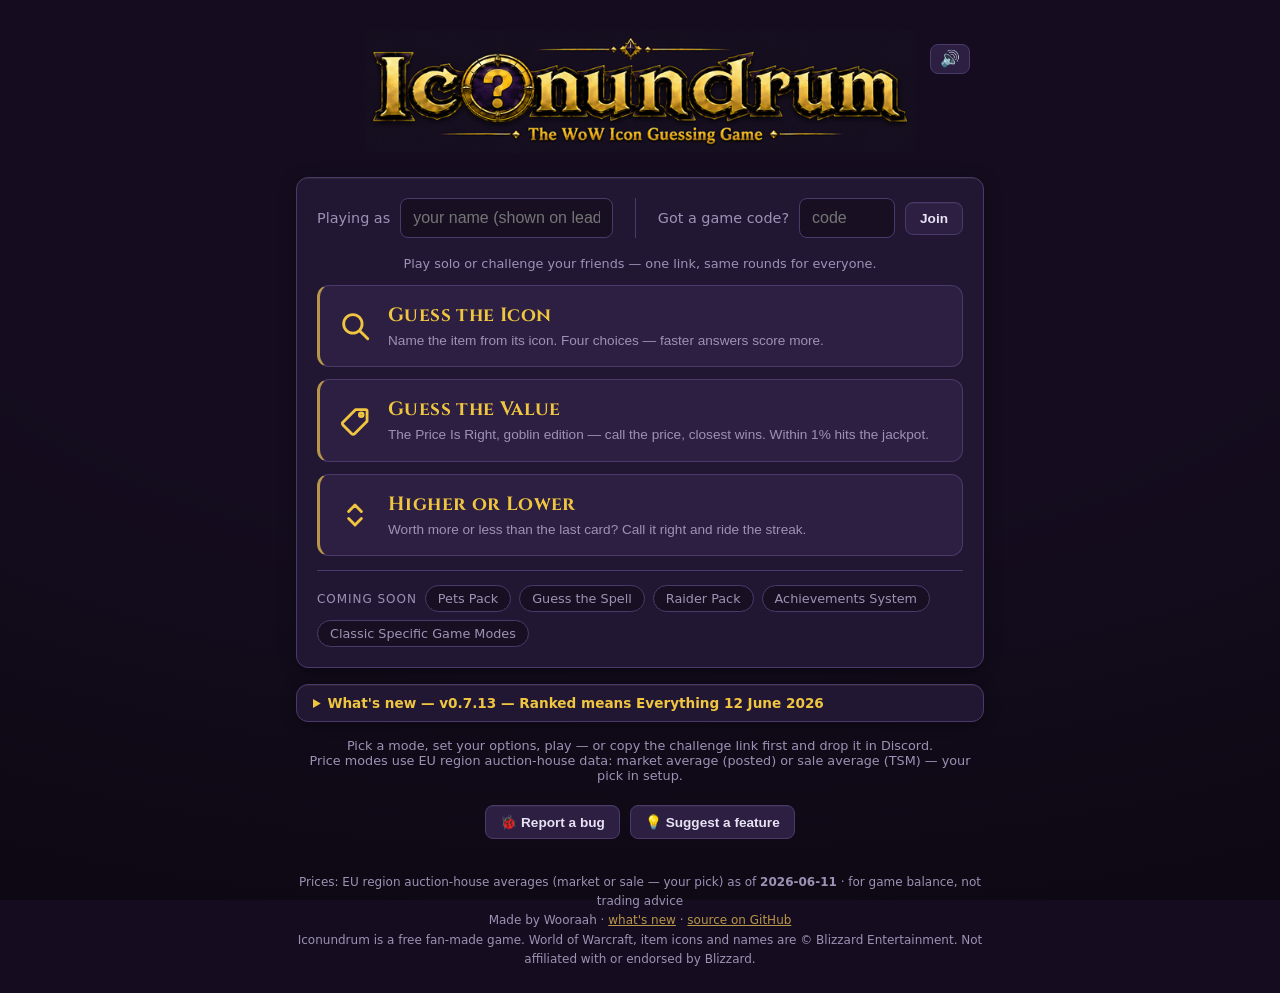
==== commit f33c7692: "Add a reusable gold filigree divider (setup + summary) One SVG-drawn divider (fading rule + centred " ====
--- a/index.html
+++ b/index.html
@@ -146,6 +146,8 @@
         <div class="summary-sub" id="summary-sub"></div>
         <div class="round-pills" id="round-pills"></div>
 
+        <div class="divider"></div>
+
         <div class="action-row">
           <button class="btn" id="btn-copy-link">Copy challenge link</button>
           <button class="btn secondary" id="btn-share-result">Share my result</button>
--- a/css/style.css
+++ b/css/style.css
@@ -19,6 +19,10 @@
   --border: #4a3a6a;
   --gold: #f0c640;
   --gold-dim: #b8964a;
+  /* The minted-gold gradient stops (buttons, PB banner) — one source, was
+     three hand-rolled copies. The timer bar keeps its own gold→amber ramp. */
+  --gold-1: #f3d35e;
+  --gold-2: #d4a72c;
   --text: #e8e2f4;
   --text-dim: #9d92b5;
   --font-display: 'Cinzel', Georgia, "Times New Roman", serif;
@@ -31,6 +35,13 @@
   --q-legendary: #ff8000;
   --q-artifact: #e6cc80;
   --q-heirloom: #00ccff;
+  /* Type scale (modular ~1.2) + spacing steps. The vocabulary for new rules;
+     the existing per-component literals are retrofitted incrementally (a blind
+     mass-collapse risks reflow on a live build). */
+  --fs-xs: .75rem; --fs-sm: .85rem; --fs-base: 1rem; --fs-lg: 1.2rem;
+  --fs-xl: 1.6rem; --fs-2xl: 2.2rem; --fs-display: 3.2rem;
+  --space-1: 4px; --space-2: 8px; --space-3: 12px;
+  --space-4: 16px; --space-5: 22px; --space-6: 28px;
 }
 
 * { box-sizing: border-box; margin: 0; padding: 0; }
@@ -58,7 +69,7 @@
 /* ---- Wordmark ---- */
 .wordmark {
   text-align: center;
-  font-size: clamp(2rem, 8vw, 3.2rem);
+  font-size: clamp(2rem, 8vw, var(--fs-display));
   font-weight: 700;
   letter-spacing: 0.04em;
   color: var(--text);
@@ -84,6 +95,9 @@
   border-radius: 12px;
   padding: 20px;
   margin-bottom: 16px;
+  /* Sit ON the dark field, not drawn flat on it: a soft drop-shadow for lift
+     + a 1px gold inner top-highlight (WoW UI is layered, not flat). */
+  box-shadow: 0 2px 16px rgba(0, 0, 0, .35), inset 0 1px 0 rgba(240, 198, 64, .06);
 }
 
 /* Three playable modes — prominent full-width rows, glyph left of the text,
@@ -105,7 +119,7 @@
 }
 .mode-card:hover { transform: translateY(-2px); border-color: var(--gold-dim); border-left-color: var(--gold); background: var(--bg-card-hover); }
 .mode-glyph { grid-row: 1 / 3; align-self: center; width: 34px; height: 34px; color: var(--gold); }
-.mode-card h3 { grid-column: 2; color: var(--gold); margin-bottom: 4px; font-size: 1.2rem; font-family: var(--font-display); font-weight: 700; letter-spacing: .02em; }
+.mode-card h3 { grid-column: 2; color: var(--gold); margin-bottom: 4px; font-size: var(--fs-lg); font-family: var(--font-display); font-weight: 700; letter-spacing: .02em; }
 .mode-card p { grid-column: 2; color: var(--text-dim); font-size: .85rem; line-height: 1.35; }
 
 /* Roadmap packs — demoted to a quiet chip strip, not full cards. */
@@ -157,7 +171,7 @@
 input:focus-visible { outline: 2px solid var(--gold-dim); outline-offset: 1px; }
 
 .btn {
-  background: linear-gradient(180deg, #f3d35e, #d4a72c);
+  background: linear-gradient(180deg, var(--gold-1), var(--gold-2));
   color: #2a1d0a;
   font-weight: 700;
   border: none;
@@ -165,16 +179,23 @@
   padding: 12px 22px;
   font-size: 1rem;
   cursor: pointer;
-  transition: filter .12s ease, transform .08s ease;
+  /* Minted lip: a 1px light top edge + faint drop gives the gold a beveled,
+     coin-struck dimension instead of a flat fill. */
+  box-shadow: inset 0 1px 0 rgba(255, 248, 220, .45), 0 1px 2px rgba(0, 0, 0, .3);
+  transition: filter .12s ease, transform .08s ease, box-shadow .08s ease;
 }
 .btn:hover { filter: brightness(1.08); }
-.btn:active { transform: scale(.97); }
+/* Pressed: scale down AND sink — an inset shadow + brightness dip reads as
+   "depressed", not just "shrunk". */
+.btn:active { transform: scale(.97); box-shadow: inset 0 2px 6px rgba(70, 45, 8, .5); filter: brightness(.96); }
 .btn:disabled { filter: grayscale(.7) brightness(.7); cursor: default; }
 .btn.secondary {
   background: var(--bg-card);
   color: var(--text);
   border: 1px solid var(--border);
-}
+  box-shadow: inset 0 1px 0 rgba(255, 255, 255, .04);
+}
+.btn.secondary:active { box-shadow: inset 0 2px 6px rgba(0, 0, 0, .4); }
 .btn.secondary:hover { border-color: var(--gold-dim); }
 .btn.small { padding: 8px 14px; font-size: .85rem; }
 
@@ -293,7 +314,13 @@
 .hl-card .iname { font-weight: 600; font-size: .92rem; min-height: 2.5em; display: flex; align-items: center; }
 .hl-card .iprice { color: var(--gold); font-weight: 700; font-size: 1.05rem; }
 .hl-card .ihidden { color: var(--text-dim); font-size: 1.3rem; font-weight: 800; }
-.hl-vs { align-self: center; color: var(--text-dim); font-weight: 800; }
+/* The "VS" is the whole mode's confrontation — give it the display face and a
+   gold glow so the two cards read as a duel, not two list items. */
+.hl-vs {
+  align-self: center; color: var(--gold-dim); font-weight: 700;
+  font-family: var(--font-display); font-size: 1.25rem; letter-spacing: .06em;
+  text-shadow: 0 0 12px rgba(240, 198, 64, .3);
+}
 .hl-buttons { display: flex; gap: 12px; justify-content: center; margin-top: 12px; }
 .hl-keyhint { text-align: center; color: var(--text-dim); font-size: .75rem; margin-top: 8px; }
 @media (hover: none) { .hl-keyhint { display: none; } }
@@ -342,7 +369,7 @@
 .summary-score { text-align: center; font-size: 2.4rem; font-weight: 700; color: var(--gold); margin: 8px 0; font-family: var(--font-display); text-shadow: 0 0 16px rgba(240, 198, 64, .25); }
 .summary-sub { text-align: center; color: var(--text-dim); margin-bottom: 14px; }
 .pb-banner {
-  text-align: center; color: #1a1226; background: linear-gradient(90deg, #f3d35e, #d4a72c);
+  text-align: center; color: #1a1226; background: linear-gradient(90deg, var(--gold-1), var(--gold-2));
   border-radius: 8px; padding: 8px; font-weight: 700; margin-bottom: 14px;
 }
 .round-pills { display: flex; gap: 6px; justify-content: center; flex-wrap: wrap; margin-bottom: 16px; }
@@ -431,6 +458,14 @@
 .sound-toggle { z-index: 2; }
 .game-header .sound-toggle { position: static; }
 
+/* Reusable gold filigree divider — a fading rule with a centred gem, one SVG
+   asset (encoded like the favicon: raw <>, %23 for #). For section breaks. */
+.divider {
+  height: 12px; margin: 18px auto; max-width: 340px;
+  background: center / contain no-repeat
+    url("data:image/svg+xml,<svg xmlns='http://www.w3.org/2000/svg' viewBox='0 0 320 12'><defs><linearGradient id='gl'><stop offset='0' stop-color='%23b8964a' stop-opacity='0'/><stop offset='1' stop-color='%23b8964a'/></linearGradient><linearGradient id='gr'><stop offset='0' stop-color='%23b8964a'/><stop offset='1' stop-color='%23b8964a' stop-opacity='0'/></linearGradient></defs><line x1='8' y1='6' x2='146' y2='6' stroke='url(%23gl)'/><line x1='174' y1='6' x2='312' y2='6' stroke='url(%23gr)'/><rect x='156' y='2' width='8' height='8' transform='rotate(45 160 6)' fill='%23f0c640'/></svg>");
+}
+
 /* ---- Setup modal ---- */
 .modal-overlay {
   position: fixed; inset: 0; z-index: 40;
@@ -562,6 +597,8 @@
   0% { transform: scale(1.35); opacity: .4; }
   30% { transform: scale(1); opacity: 1; }
 }
+/* Final "GO!" — green, bigger, brighter glow than the numbers. */
+.count-num.go { color: var(--green); font-size: 8.5rem; text-shadow: 0 0 55px rgba(76, 175, 80, .65); }
 
 /* ---- Changelog page ---- */
 .cl-entry { margin-bottom: 22px; }
@@ -683,6 +720,22 @@
   .timer-bar.urgent { animation: urgentpulse 1s ease-in-out infinite; }
   @keyframes urgentpulse { 50% { filter: brightness(1.4); } }
   .pb-banner { animation: popin .3s ease; }
+  /* Copy/share acknowledged at the button: a quick gold ring-pulse. */
+  .btn.copied { animation: copypulse .6s ease; }
+  @keyframes copypulse {
+    35% { box-shadow: 0 0 0 4px rgba(240, 198, 64, .45), 0 0 18px rgba(240, 198, 64, .55); }
+  }
+  /* The signature "?" carries a slow gold shimmer — a light band drifts across
+     the gold fill every 6s. Premium, not gaudy. (Mainly the in-game header
+     fallback + the home wordmark fallback; the home usually shows the logo PNG.) */
+  .wordmark .qmark, .wordmark-small .qmark {
+    background: linear-gradient(100deg, var(--gold) 38%, #fff7d6 50%, var(--gold) 62%);
+    background-size: 280% 100%;
+    -webkit-background-clip: text; background-clip: text;
+    -webkit-text-fill-color: transparent;
+    animation: shimmer 6s linear infinite;
+  }
+  @keyframes shimmer { from { background-position: 140% 0; } to { background-position: -140% 0; } }
 }
 @media (prefers-reduced-motion: reduce) {
   /* Cut the remaining one-shot animations that live outside the
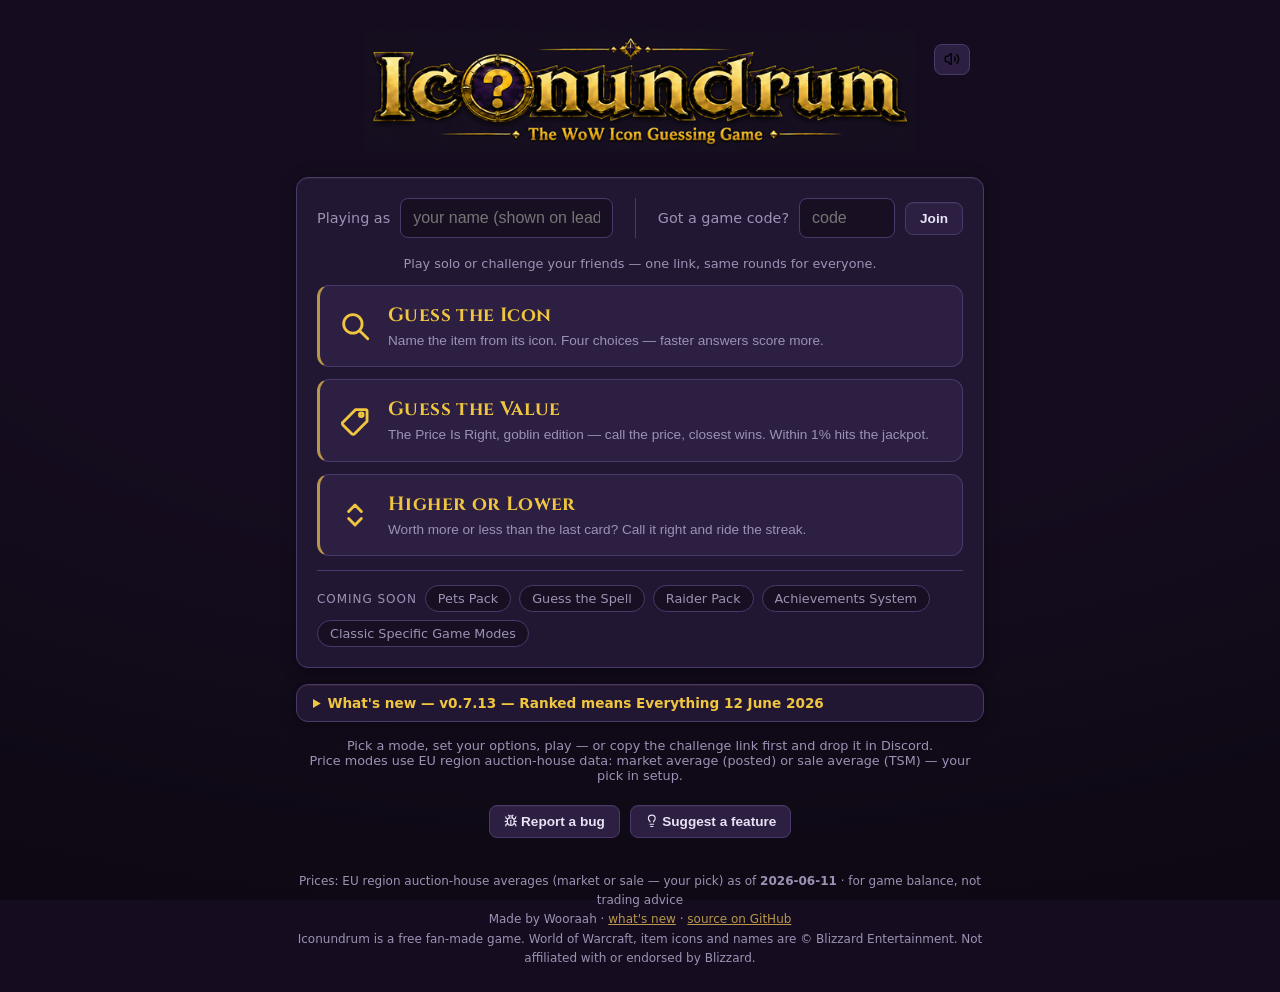
==== commit 0f3d4964: "Replace load-bearing emoji with one coherent inline-SVG icon set Per-platform emoji roulette (sound " ====
--- a/index.html
+++ b/index.html
@@ -22,6 +22,27 @@
   <link rel="stylesheet" href="css/style.css">
 </head>
 <body>
+  <!-- Inline icon sprite (Lucide-style, single-colour via currentColor) —
+       replaces load-bearing emoji with one coherent set. Referenced as
+       <svg class="ic"><use href="#ic-NAME"></use></svg> (see ui.js icon()). -->
+  <svg width="0" height="0" style="position:absolute" aria-hidden="true" focusable="false">
+    <defs>
+      <g fill="none" stroke="currentColor" stroke-width="2" stroke-linecap="round" stroke-linejoin="round">
+        <symbol id="ic-sound-on" viewBox="0 0 24 24"><path d="M11 4.7a.7.7 0 0 0-1.2-.5L6.4 7.6A1.4 1.4 0 0 1 5.4 8H3a1 1 0 0 0-1 1v6a1 1 0 0 0 1 1h2.4a1.4 1.4 0 0 1 1 .4l3.4 3.4a.7.7 0 0 0 1.2-.5z"/><path d="M16 9a5 5 0 0 1 0 6"/><path d="M19.4 5.6a9 9 0 0 1 0 12.7"/></symbol>
+        <symbol id="ic-sound-off" viewBox="0 0 24 24"><path d="M11 4.7a.7.7 0 0 0-1.2-.5L6.4 7.6A1.4 1.4 0 0 1 5.4 8H3a1 1 0 0 0-1 1v6a1 1 0 0 0 1 1h2.4a1.4 1.4 0 0 1 1 .4l3.4 3.4a.7.7 0 0 0 1.2-.5z"/><path d="m22 9-6 6"/><path d="m16 9 6 6"/></symbol>
+        <symbol id="ic-bug" viewBox="0 0 24 24"><path d="m8 2 1.9 1.9"/><path d="M14.1 3.9 16 2"/><path d="M9 7.1v-1a3 3 0 1 1 6 0v1"/><path d="M12 20c-3.3 0-6-2.7-6-6v-3a4 4 0 0 1 4-4h4a4 4 0 0 1 4 4v3c0 3.3-2.7 6-6 6"/><path d="M12 20v-9"/><path d="M6.5 9C4.6 8.8 3 7.1 3 5"/><path d="M6 13H2"/><path d="M3 21c0-2.1 1.7-3.9 3.8-4"/><path d="M21 5c0 2.1-1.6 3.8-3.5 4"/><path d="M22 13h-4"/><path d="M17.2 17c2.1.1 3.8 1.9 3.8 4"/></symbol>
+        <symbol id="ic-bulb" viewBox="0 0 24 24"><path d="M15 14c.2-1 .7-1.7 1.5-2.5 1-.9 1.5-2.2 1.5-3.5A6 6 0 0 0 6 8c0 1 .2 2.2 1.5 3.5.7.7 1.3 1.5 1.5 2.5"/><path d="M9 18h6"/><path d="M10 22h4"/></symbol>
+        <symbol id="ic-megaphone" viewBox="0 0 24 24"><path d="m3 11 18-5v12L3 13"/><path d="M11.6 16.8a3 3 0 1 1-5.8-1.6"/></symbol>
+        <symbol id="ic-rocket" viewBox="0 0 24 24"><path d="M4.5 16.5c-1.5 1.3-2 5-2 5s3.7-.5 5-2c.7-.8.7-2.1-.1-2.9a2.2 2.2 0 0 0-2.9-.1z"/><path d="m12 15-3-3a22 22 0 0 1 2-4 12.9 12.9 0 0 1 11-6c0 2.7-.8 7.5-6 11a22 22 0 0 1-4 2z"/><path d="M9 12H4s.6-3 2-4c1.6-1.1 5 0 5 0"/><path d="M12 15v5s3-.6 4-2c1.1-1.6 0-5 0-5"/></symbol>
+        <symbol id="ic-crown" viewBox="0 0 24 24"><path d="M11.6 3.3a.5.5 0 0 1 .9 0l2.9 5.6a1 1 0 0 0 1.5.3l4.3-3.7a.5.5 0 0 1 .8.5l-2.8 10.3a1 1 0 0 1-1 .7H5.8a1 1 0 0 1-1-.7L2 6a.5.5 0 0 1 .8-.5l4.3 3.7a1 1 0 0 0 1.5-.3z"/><path d="M5 21h14"/></symbol>
+        <symbol id="ic-lock" viewBox="0 0 24 24"><rect width="18" height="11" x="3" y="11" rx="2" ry="2"/><path d="M7 11V7a5 5 0 0 1 10 0v4"/></symbol>
+        <symbol id="ic-skull" viewBox="0 0 24 24"><path d="m12.5 17-.5-1-.5 1h1z"/><path d="M15 22a1 1 0 0 0 1-1v-1a2 2 0 0 0 2-2v-1a7 7 0 1 0-12 0v1a2 2 0 0 0 2 2v1a1 1 0 0 0 1 1z"/><circle cx="9.5" cy="12.5" r="1.5"/><circle cx="14.5" cy="12.5" r="1.5"/></symbol>
+        <symbol id="ic-hourglass" viewBox="0 0 24 24"><path d="M5 22h14"/><path d="M5 2h14"/><path d="M17 22v-4.2a2 2 0 0 0-.6-1.4L12 12l-4.4 4.4a2 2 0 0 0-.6 1.4V22"/><path d="M7 2v4.2a2 2 0 0 0 .6 1.4L12 12l4.4-4.4A2 2 0 0 0 17 6.2V2"/></symbol>
+        <symbol id="ic-users" viewBox="0 0 24 24"><path d="M16 21v-2a4 4 0 0 0-4-4H6a4 4 0 0 0-4 4v2"/><circle cx="9" cy="7" r="4"/><path d="M22 21v-2a4 4 0 0 0-3-3.9"/><path d="M16 3.1a4 4 0 0 1 0 7.8"/></symbol>
+      </g>
+    </defs>
+  </svg>
+
   <div id="app">
 
     <!-- ================= HOME ================= -->
@@ -30,7 +51,7 @@
         <div class="coin-face front">?</div>
         <div class="coin-face back">?</div>
       </div>
-      <button class="sound-toggle" title="Toggle sound" aria-label="Toggle sound">🔊</button>
+      <button class="sound-toggle" title="Toggle sound" aria-label="Toggle sound"><svg class="ic"><use href="#ic-sound-on"></use></svg></button>
       <div class="logo-wrap">
         <img class="logo" src="assets/logo.png" alt="Iconundrum — The WoW Icon Guessing Game"
              onerror="this.hidden=true;document.getElementById('wordmark-fallback').hidden=false;document.getElementById('tagline-fallback').hidden=false;">
@@ -95,8 +116,8 @@
         Price modes use EU region auction-house data: market average (posted) or sale average (TSM) — your pick in setup.</p>
 
       <div class="action-row feedback-row">
-        <button class="btn secondary small" id="btn-report-bug">🐞 Report a bug</button>
-        <button class="btn secondary small" id="btn-suggest">💡 Suggest a feature</button>
+        <button class="btn secondary small" id="btn-report-bug"><svg class="ic"><use href="#ic-bug"></use></svg> Report a bug</button>
+        <button class="btn secondary small" id="btn-suggest"><svg class="ic"><use href="#ic-bulb"></use></svg> Suggest a feature</button>
       </div>
     </section>
 
@@ -106,7 +127,7 @@
       <div class="panel">
         <div class="lobby-head">
           <div>Game code: <b class="game-code" id="lobby-code"></b></div>
-          <button class="btn small" id="lobby-copy">📋 Copy invite link</button>
+          <button class="btn small" id="lobby-copy">Copy invite link</button>
         </div>
         <div class="lb-note" style="margin:0 0 12px">This is the link that brings players into <em>this</em> lobby — share it, or have them type the game code on the home screen.</div>
         <div class="lobby-roster-head">
@@ -127,7 +148,7 @@
              onerror="this.outerHTML='<span class=&quot;wordmark-small&quot; title=&quot;Back to main menu&quot; onclick=&quot;location.href=location.pathname&quot;>Ic<span class=&quot;qmark&quot;>?</span>nundrum</span>'">
         <span class="meta" id="game-meta"></span>
         <span class="score" id="game-score" aria-live="polite"></span>
-        <button class="sound-toggle" title="Toggle sound" aria-label="Toggle sound">🔊</button>
+        <button class="sound-toggle" title="Toggle sound" aria-label="Toggle sound"><svg class="ic"><use href="#ic-sound-on"></use></svg></button>
       </div>
       <div class="game-header">
         <span class="meta" id="game-title"></span>
--- a/css/style.css
+++ b/css/style.css
@@ -46,6 +46,14 @@
 
 * { box-sizing: border-box; margin: 0; padding: 0; }
 
+/* Inline icon set (sprite in index.html). Stroke lives here, not on the
+   <defs> (presentation attrs there don't cross the <use> boundary). */
+.ic {
+  width: 1em; height: 1em; display: inline-block; vertical-align: -.14em; flex: none;
+  fill: none; stroke: currentColor; stroke-width: 2;
+  stroke-linecap: round; stroke-linejoin: round;
+}
+
 body {
   /* Centre stays exactly --bg (matches the logo's baked-in background, so no
      seam shows around the PNG); only the edges darken for a subtle vignette. */
@@ -210,13 +218,19 @@
 .timer-track {
   height: 8px; background: #181022; border-radius: 4px; overflow: hidden; margin-bottom: 18px;
   border: 1px solid var(--border);
+  /* Faint tick segments show through the spent (empty) portion — a gauge
+     draining, not a plain progress meter. */
+  background-image: repeating-linear-gradient(90deg, transparent 0 23px, rgba(240, 198, 64, .07) 23px 24px);
 }
 .timer-bar {
   height: 100%; width: 100%;
   background: linear-gradient(90deg, var(--gold), #e0883a);
+  /* Hot leading edge — a bright cap at the bar's receding head reads like a
+     burning fuse. (Inset, so the track's overflow:hidden doesn't clip it.) */
+  box-shadow: inset -4px 0 6px rgba(255, 250, 232, .55);
   transition: width .1s linear;
 }
-.timer-bar.urgent { background: var(--red); }
+.timer-bar.urgent { background: var(--red); box-shadow: inset -4px 0 7px rgba(255, 226, 226, .75); }
 
 /* ---- Question area ---- */
 .question-icon-wrap { text-align: center; margin: 10px 0 22px; }
@@ -224,9 +238,13 @@
   width: 144px; height: 144px;
   border: 3px solid var(--gold-dim);
   border-radius: 14px;
-  box-shadow: 0 0 28px rgba(240, 198, 64, .18);
-  image-rendering: auto;
+  /* Source icons are 56px (the CDN's max) shown at 144px, so they're soft.
+     Can't get sharper pixels — instead make the upscale read as a *framed
+     artifact*: a crisp dark edge grounds it off the bg, and a touch of
+     contrast/saturation lifts the painted detail. */
+  box-shadow: 0 0 28px rgba(240, 198, 64, .18), 0 1px 3px rgba(0, 0, 0, .55);
   background: #181022;
+  filter: saturate(1.06) contrast(1.05);
 }
 .question-prompt { text-align: center; color: var(--text-dim); margin-bottom: 16px; }
 .question-prompt strong { color: var(--text); }
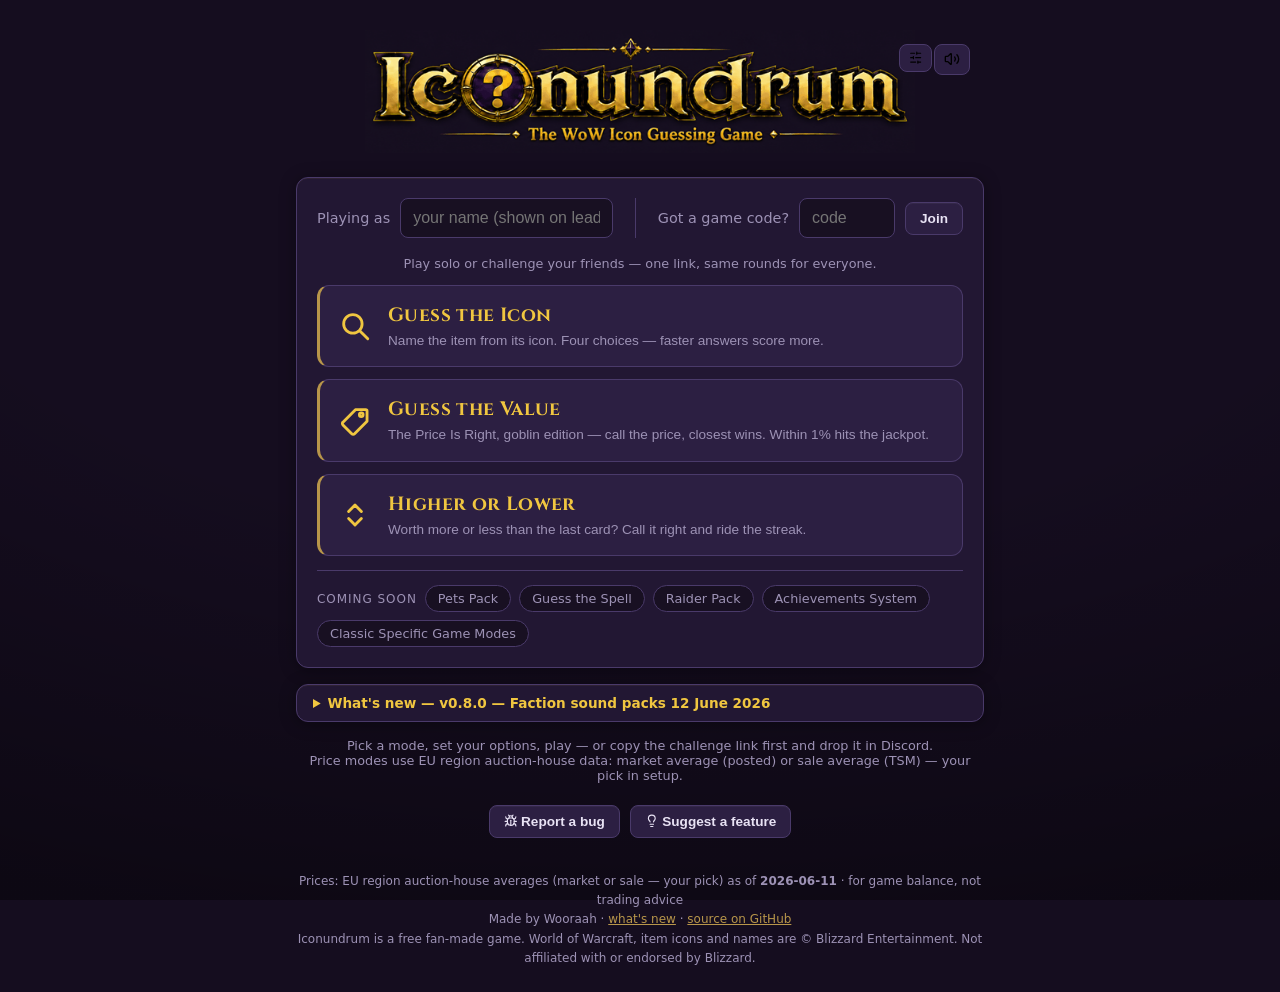
==== commit eef19f3e: "v0.8.0: faction sound packs (Alliance/Horde voice lines + locked Mrrgl) Pack engine layered over the" ====
--- a/index.html
+++ b/index.html
@@ -39,6 +39,7 @@
         <symbol id="ic-skull" viewBox="0 0 24 24"><path d="m12.5 17-.5-1-.5 1h1z"/><path d="M15 22a1 1 0 0 0 1-1v-1a2 2 0 0 0 2-2v-1a7 7 0 1 0-12 0v1a2 2 0 0 0 2 2v1a1 1 0 0 0 1 1z"/><circle cx="9.5" cy="12.5" r="1.5"/><circle cx="14.5" cy="12.5" r="1.5"/></symbol>
         <symbol id="ic-hourglass" viewBox="0 0 24 24"><path d="M5 22h14"/><path d="M5 2h14"/><path d="M17 22v-4.2a2 2 0 0 0-.6-1.4L12 12l-4.4 4.4a2 2 0 0 0-.6 1.4V22"/><path d="M7 2v4.2a2 2 0 0 0 .6 1.4L12 12l4.4-4.4A2 2 0 0 0 17 6.2V2"/></symbol>
         <symbol id="ic-users" viewBox="0 0 24 24"><path d="M16 21v-2a4 4 0 0 0-4-4H6a4 4 0 0 0-4 4v2"/><circle cx="9" cy="7" r="4"/><path d="M22 21v-2a4 4 0 0 0-3-3.9"/><path d="M16 3.1a4 4 0 0 1 0 7.8"/></symbol>
+        <symbol id="ic-sliders" viewBox="0 0 24 24"><line x1="21" x2="14" y1="4" y2="4"/><line x1="10" x2="3" y1="4" y2="4"/><line x1="21" x2="12" y1="12" y2="12"/><line x1="8" x2="3" y1="12" y2="12"/><line x1="21" x2="16" y1="20" y2="20"/><line x1="12" x2="3" y1="20" y2="20"/><line x1="14" x2="14" y1="2" y2="6"/><line x1="8" x2="8" y1="10" y2="14"/><line x1="16" x2="16" y1="18" y2="22"/></symbol>
       </g>
     </defs>
   </svg>
@@ -51,6 +52,7 @@
         <div class="coin-face front">?</div>
         <div class="coin-face back">?</div>
       </div>
+      <button class="sound-settings" id="sound-settings-btn" title="Sound packs &amp; options" aria-label="Sound settings"><svg class="ic"><use href="#ic-sliders"></use></svg></button>
       <button class="sound-toggle" title="Toggle sound" aria-label="Toggle sound"><svg class="ic"><use href="#ic-sound-on"></use></svg></button>
       <div class="logo-wrap">
         <img class="logo" src="assets/logo.png" alt="Iconundrum — The WoW Icon Guessing Game"
--- a/css/style.css
+++ b/css/style.css
@@ -467,12 +467,19 @@
   font-size: 1rem; padding: 6px 9px; cursor: pointer; line-height: 1;
 }
 .sound-toggle:hover { border-color: var(--gold-dim); }
+/* Sound-settings cog — sits just left of the home mute button. */
+.sound-settings {
+  position: absolute; top: 14px; right: 52px;
+  background: var(--bg-card); border: 1px solid var(--border); border-radius: 8px;
+  padding: 6px 9px; cursor: pointer; line-height: 1; z-index: 2;
+}
+.sound-settings:hover { border-color: var(--gold-dim); }
 #screen-home { position: relative; z-index: 0; } /* stacking context to scope the coin layering */
 /* Coin layering (all positive z — a negative-z layer flickers under the
    compositor when animated): logo stays at default (below the coin), while
    every other home block is lifted above it, so the coin shows over the logo
    banner but hides behind the menu panels & stats. */
-#screen-home > *:not(.coin):not(.logo-wrap):not(.sound-toggle) { position: relative; z-index: 2; }
+#screen-home > *:not(.coin):not(.logo-wrap):not(.sound-toggle):not(.sound-settings) { position: relative; z-index: 2; }
 .sound-toggle { z-index: 2; }
 .game-header .sound-toggle { position: static; }
 
@@ -505,6 +512,23 @@
 }
 /* Stacked form row (label above a full-width control) — used by the textarea. */
 .form-row.stack { flex-direction: column; align-items: stretch; }
+
+/* ---- Sound settings modal (pack selector / test / streamer-safe) ---- */
+.pack-grid { display: grid; grid-template-columns: 1fr 1fr; gap: 8px; margin-bottom: 4px; }
+.pack-tile {
+  display: flex; flex-direction: column; gap: 2px; text-align: left;
+  background: #181022; border: 1px solid var(--border); border-radius: 8px;
+  color: var(--text); padding: 9px 11px; cursor: pointer;
+}
+.pack-tile:hover:not(:disabled) { border-color: var(--gold-dim); }
+.pack-tile.active { border-color: var(--gold); box-shadow: 0 0 0 1px var(--gold) inset; }
+.pack-tile.locked { cursor: default; opacity: .55; }
+.pack-name { color: var(--gold); font-size: .92rem; display: flex; align-items: center; gap: 2px; }
+.pack-name .ic { width: 13px; height: 13px; }
+.pack-desc { color: var(--text-dim); font-size: .76rem; }
+.snd-test-row { display: flex; flex-wrap: wrap; gap: 8px; margin-bottom: 4px; }
+.snd-safe-row { display: flex; align-items: flex-start; gap: 9px; margin-top: 14px; cursor: pointer; }
+.snd-safe-row input { margin-top: 3px; }
 
 /* Reset-to-defaults + live ranked-eligibility note (F55). The note flips
    green (counts on the ranked boards) ↔ gold-dim (custom, own board only) as
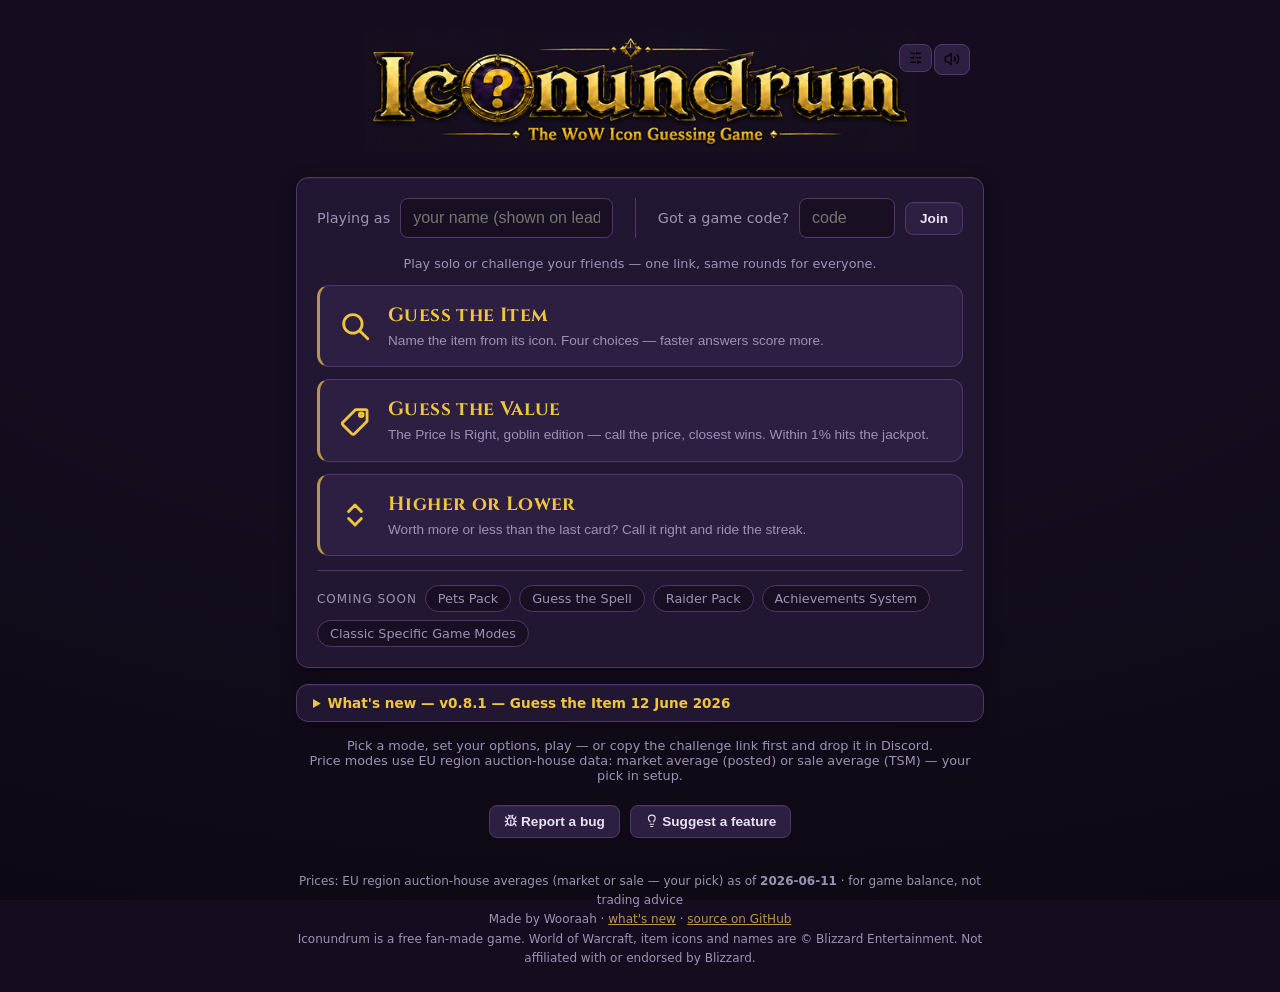
==== commit 68833c28: "v0.8.1: Guess the Icon → Guess the Item (display rename) Rename the mode label at all 5 display site" ====
--- a/index.html
+++ b/index.html
@@ -81,7 +81,7 @@
         <div class="mode-grid">
           <button class="mode-card" data-mode="icon">
             <svg class="mode-glyph" viewBox="0 0 24 24" fill="none" stroke="currentColor" stroke-width="2" stroke-linecap="round" stroke-linejoin="round" aria-hidden="true"><circle cx="10.5" cy="10.5" r="6.5"/><line x1="15.5" y1="15.5" x2="21" y2="21"/></svg>
-            <h3>Guess the Icon</h3>
+            <h3>Guess the Item</h3>
             <p>Name the item from its icon. Four choices — faster answers score more.</p>
           </button>
           <button class="mode-card" data-mode="value">
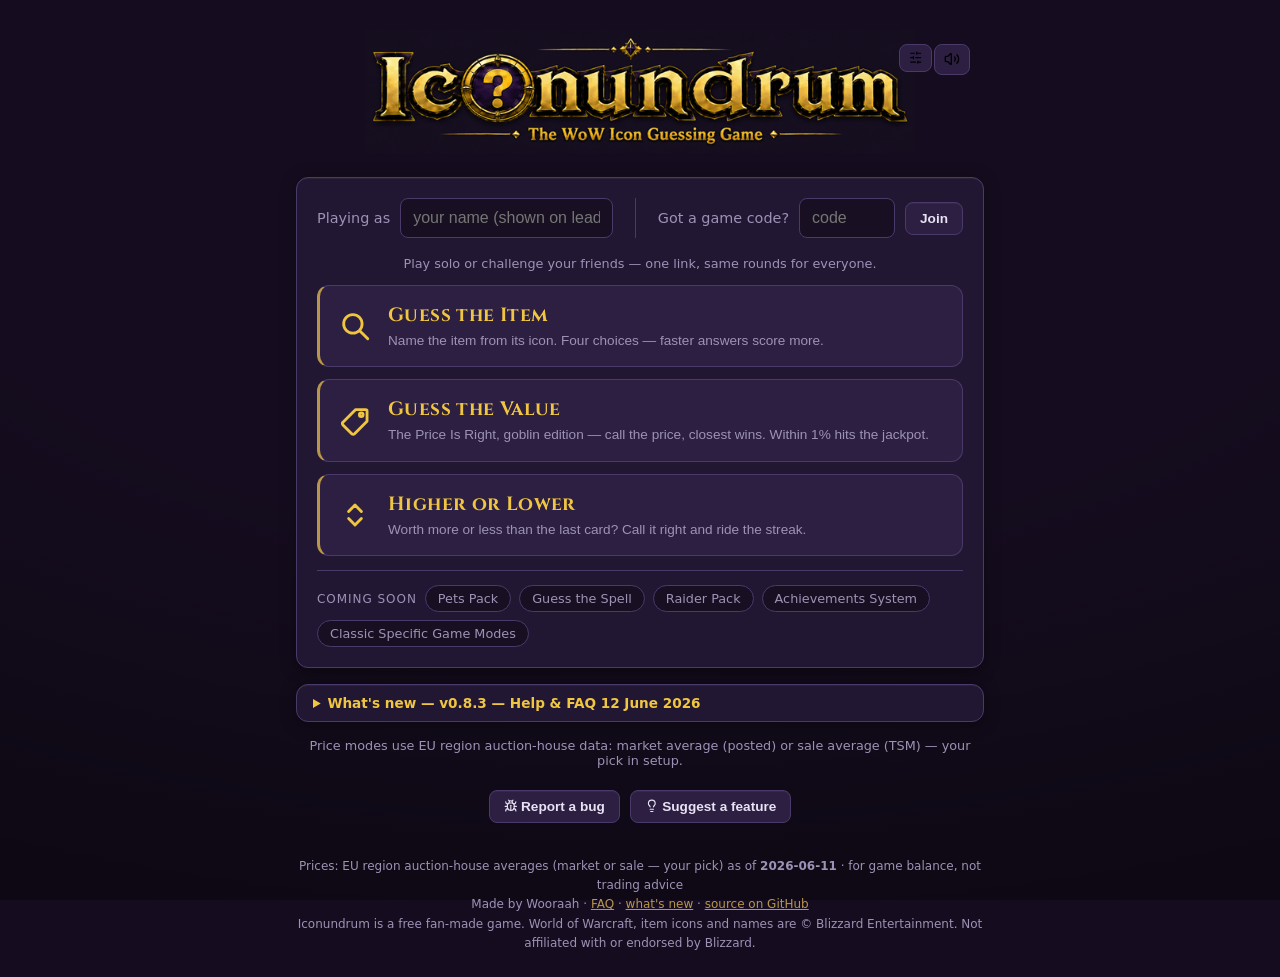
==== commit cebd8092: "v0.8.3: add an FAQ page (F57) + tidy redundant home line New faq.html linked from the footer — modes" ====
--- a/index.html
+++ b/index.html
@@ -114,8 +114,7 @@
         <a href="changelog.html">Full changelog →</a>
       </details>
 
-      <p class="lb-note">Pick a mode, set your options, play — or copy the challenge link first and drop it in Discord.<br>
-        Price modes use EU region auction-house data: market average (posted) or sale average (TSM) — your pick in setup.</p>
+      <p class="lb-note">Price modes use EU region auction-house data: market average (posted) or sale average (TSM) — your pick in setup.</p>
 
       <div class="action-row feedback-row">
         <button class="btn secondary small" id="btn-report-bug"><svg class="ic"><use href="#ic-bug"></use></svg> Report a bug</button>
@@ -205,7 +204,7 @@
 
   <footer>
     <div>Prices: EU region auction-house averages (market or sale — your pick) as of <b id="price-date">…</b> · for game balance, not trading advice</div>
-    <div>Made by Wooraah · <a href="changelog.html">what's new</a> · <a href="https://github.com/Wooraah-addon/Iconundrum" rel="noopener">source on GitHub</a></div>
+    <div>Made by Wooraah · <a href="faq.html">FAQ</a> · <a href="changelog.html">what's new</a> · <a href="https://github.com/Wooraah-addon/Iconundrum" rel="noopener">source on GitHub</a></div>
     <div>Iconundrum is a free fan-made game. World of Warcraft, item icons and names are © Blizzard Entertainment. Not affiliated with or endorsed by Blizzard.</div>
   </footer>
 
--- a/css/style.css
+++ b/css/style.css
@@ -450,8 +450,15 @@
 .notice {
   background: rgba(240, 198, 64, .08); border: 1px solid var(--gold-dim);
   border-radius: 8px; padding: 10px 14px; font-size: .85rem; color: var(--text-dim);
-  margin-bottom: 14px;
-}
+  margin-bottom: 14px; position: relative;
+}
+.notice.has-dismiss { padding-right: 32px; }
+.notice-dismiss {
+  position: absolute; top: 6px; right: 8px; background: none;
+  border: 1px solid transparent; border-radius: 6px; color: var(--text-dim);
+  padding: 0 7px; cursor: pointer; font-size: .85rem; line-height: 1.5;
+}
+.notice-dismiss:hover { color: var(--gold); border-color: var(--gold-dim); }
 
 /* ---- Logo ---- */
 /* default z-index keeps the logo banner below the coin (z-index:1) so the coin
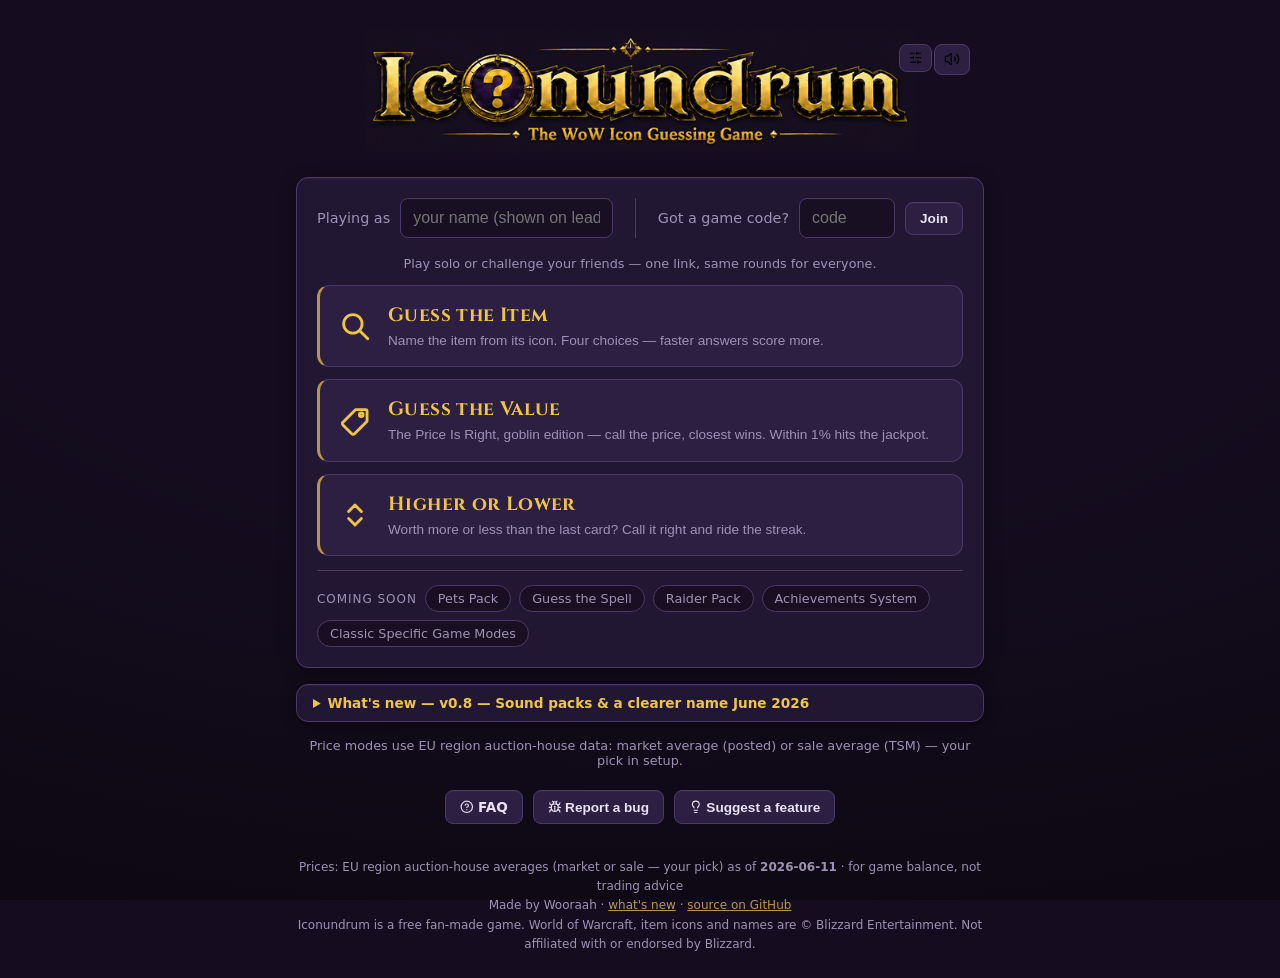
==== commit 993069b6: "Home: FAQ as a button beside Report a bug / Suggest a feature Move FAQ from the footer to the feedba" ====
--- a/index.html
+++ b/index.html
@@ -40,6 +40,7 @@
         <symbol id="ic-hourglass" viewBox="0 0 24 24"><path d="M5 22h14"/><path d="M5 2h14"/><path d="M17 22v-4.2a2 2 0 0 0-.6-1.4L12 12l-4.4 4.4a2 2 0 0 0-.6 1.4V22"/><path d="M7 2v4.2a2 2 0 0 0 .6 1.4L12 12l4.4-4.4A2 2 0 0 0 17 6.2V2"/></symbol>
         <symbol id="ic-users" viewBox="0 0 24 24"><path d="M16 21v-2a4 4 0 0 0-4-4H6a4 4 0 0 0-4 4v2"/><circle cx="9" cy="7" r="4"/><path d="M22 21v-2a4 4 0 0 0-3-3.9"/><path d="M16 3.1a4 4 0 0 1 0 7.8"/></symbol>
         <symbol id="ic-sliders" viewBox="0 0 24 24"><line x1="21" x2="14" y1="4" y2="4"/><line x1="10" x2="3" y1="4" y2="4"/><line x1="21" x2="12" y1="12" y2="12"/><line x1="8" x2="3" y1="12" y2="12"/><line x1="21" x2="16" y1="20" y2="20"/><line x1="12" x2="3" y1="20" y2="20"/><line x1="14" x2="14" y1="2" y2="6"/><line x1="8" x2="8" y1="10" y2="14"/><line x1="16" x2="16" y1="18" y2="22"/></symbol>
+        <symbol id="ic-help" viewBox="0 0 24 24"><circle cx="12" cy="12" r="10"/><path d="M9.09 9a3 3 0 0 1 5.83 1c0 2-3 3-3 3"/><path d="M12 17h.01"/></symbol>
       </g>
     </defs>
   </svg>
@@ -117,6 +118,7 @@
       <p class="lb-note">Price modes use EU region auction-house data: market average (posted) or sale average (TSM) — your pick in setup.</p>
 
       <div class="action-row feedback-row">
+        <a class="btn secondary small" href="faq.html"><svg class="ic"><use href="#ic-help"></use></svg> FAQ</a>
         <button class="btn secondary small" id="btn-report-bug"><svg class="ic"><use href="#ic-bug"></use></svg> Report a bug</button>
         <button class="btn secondary small" id="btn-suggest"><svg class="ic"><use href="#ic-bulb"></use></svg> Suggest a feature</button>
       </div>
@@ -204,7 +206,7 @@
 
   <footer>
     <div>Prices: EU region auction-house averages (market or sale — your pick) as of <b id="price-date">…</b> · for game balance, not trading advice</div>
-    <div>Made by Wooraah · <a href="faq.html">FAQ</a> · <a href="changelog.html">what's new</a> · <a href="https://github.com/Wooraah-addon/Iconundrum" rel="noopener">source on GitHub</a></div>
+    <div>Made by Wooraah · <a href="changelog.html">what's new</a> · <a href="https://github.com/Wooraah-addon/Iconundrum" rel="noopener">source on GitHub</a></div>
     <div>Iconundrum is a free fan-made game. World of Warcraft, item icons and names are © Blizzard Entertainment. Not affiliated with or endorsed by Blizzard.</div>
   </footer>
 
--- a/css/style.css
+++ b/css/style.css
@@ -187,6 +187,7 @@
   padding: 12px 22px;
   font-size: 1rem;
   cursor: pointer;
+  text-decoration: none;
   /* Minted lip: a 1px light top edge + faint drop gives the gold a beveled,
      coin-struck dimension instead of a flat fill. */
   box-shadow: inset 0 1px 0 rgba(255, 248, 220, .45), 0 1px 2px rgba(0, 0, 0, .3);
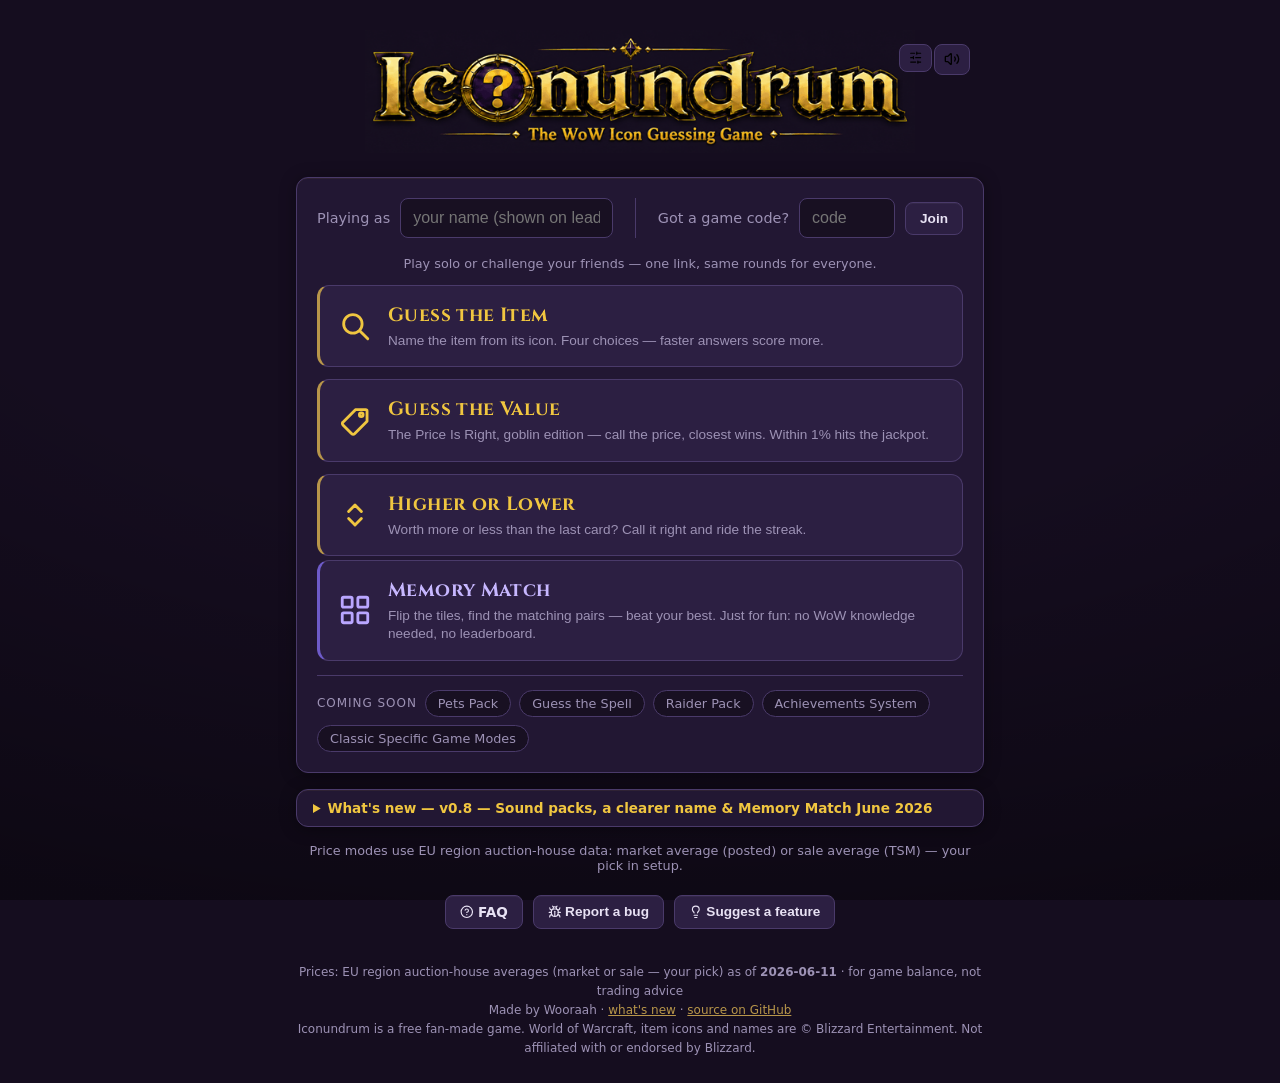
==== commit be26557d: "F60: Memory Match — standalone casual icon-pairs mode A relaxed pairs game on the home screen (icon " ====
--- a/index.html
+++ b/index.html
@@ -97,6 +97,12 @@
           </button>
         </div>
 
+        <button class="mode-card casual-card" id="mode-memory">
+          <svg class="mode-glyph" viewBox="0 0 24 24" fill="none" stroke="currentColor" stroke-width="2" stroke-linecap="round" stroke-linejoin="round" aria-hidden="true"><rect width="7" height="7" x="3" y="3" rx="1"/><rect width="7" height="7" x="14" y="3" rx="1"/><rect width="7" height="7" x="14" y="14" rx="1"/><rect width="7" height="7" x="3" y="14" rx="1"/></svg>
+          <h3>Memory Match</h3>
+          <p>Flip the tiles, find the matching pairs — beat your best. Just for fun: no WoW knowledge needed, no leaderboard.</p>
+        </button>
+
         <div class="soon-strip">
           <span class="soon-label">Coming soon</span>
           <span class="soon-chip" title="A thousand battle pets, dozens of near-identical whelps. Collectors, sharpen up.">Pets Pack</span>
@@ -197,6 +203,18 @@
       </div>
     </section>
 
+    <!-- ================= MEMORY MATCH ================= -->
+    <section id="screen-memory" class="screen">
+      <div class="game-header">
+        <img class="logo-header" src="assets/logo-header.png" alt="Iconundrum — back to main menu" title="Back to main menu" onclick="location.href=location.pathname"
+             onerror="this.outerHTML='<span class=&quot;wordmark-small&quot; title=&quot;Back to main menu&quot; onclick=&quot;location.href=location.pathname&quot;>Ic<span class=&quot;qmark&quot;>?</span>nundrum</span>'">
+        <span class="meta" id="mem-meta"></span>
+        <span class="score" id="mem-score" aria-live="polite"></span>
+        <button class="sound-toggle" title="Toggle sound" aria-label="Toggle sound"><svg class="ic"><use href="#ic-sound-on"></use></svg></button>
+      </div>
+      <div id="memory-content"></div>
+    </section>
+
   </div>
 
   <div id="countdown-overlay" hidden>
--- a/css/style.css
+++ b/css/style.css
@@ -129,6 +129,45 @@
 .mode-glyph { grid-row: 1 / 3; align-self: center; width: 34px; height: 34px; color: var(--gold); }
 .mode-card h3 { grid-column: 2; color: var(--gold); margin-bottom: 4px; font-size: var(--fs-lg); font-family: var(--font-display); font-weight: 700; letter-spacing: .02em; }
 .mode-card p { grid-column: 2; color: var(--text-dim); font-size: .85rem; line-height: 1.35; }
+
+/* Memory Match — a casual mode set apart from the three competitive ones with
+   a violet accent (the logo's medallion tone) instead of gold. */
+.casual-card { border-left-color: #6e5bc9; margin-top: 4px; }
+.casual-card:hover { border-color: #6e5bc9; border-left-color: #9c86ff; }
+.casual-card .mode-glyph { color: #b9a6ff; }
+.casual-card h3 { color: #c7b7ff; }
+
+.mem-setup { text-align: left; }
+.mem-title { color: var(--gold); margin-bottom: 8px; font-family: var(--font-display); font-weight: 700; }
+.mem-size-row { display: grid; gap: 10px; }
+.mem-size { display: grid; gap: 2px; text-align: left; padding: 12px 16px; }
+.mem-size-label { font-family: var(--font-display); font-weight: 700; font-size: var(--fs-lg); color: var(--gold); }
+.mem-size-sub { font-size: .8rem; color: var(--text-dim); }
+.mem-size-best { font-size: .75rem; color: var(--text-dim); }
+
+.memory-board { display: grid; gap: 10px; margin: 4px auto 0; width: 100%; max-width: 460px; }
+.memory-board.cols-4 { grid-template-columns: repeat(4, minmax(0, 1fr)); }
+.memory-board.cols-6 { grid-template-columns: repeat(6, minmax(0, 1fr)); max-width: 560px; }
+
+/* Square tiles via the padding-bottom hack — reliable everywhere, no
+   dependence on aspect-ratio resolving against absolutely-positioned faces. */
+.mem-card { position: relative; width: 100%; height: 0; padding: 0 0 100%; border: none; background: none; cursor: pointer; perspective: 600px; }
+.mem-inner { position: absolute; inset: 0; transform-style: preserve-3d; transition: transform .35s ease; }
+.mem-card.flipped .mem-inner, .mem-card.matched .mem-inner { transform: rotateY(180deg); }
+.mem-face {
+  position: absolute; inset: 0; backface-visibility: hidden;
+  display: flex; align-items: center; justify-content: center;
+  border-radius: 10px; border: 1px solid var(--border); overflow: hidden;
+}
+.mem-back { background: var(--bg-card); border-color: var(--gold-dim); color: var(--gold-dim); font-family: var(--font-display); font-weight: 700; font-size: 1.6rem; }
+.mem-front { transform: rotateY(180deg); background: #181022; }
+.mem-front img { width: 100%; height: 100%; object-fit: cover; }
+.mem-card.matched { cursor: default; }
+.mem-card.matched .mem-front { border-color: var(--gold); box-shadow: inset 0 0 0 1px var(--gold), 0 0 12px rgba(240, 198, 64, .3); }
+.mem-card:not(.flipped):not(.matched):hover { transform: translateY(-2px); }
+.mem-win { text-align: center; margin-top: 16px; }
+.mem-win-time { color: var(--text-dim); margin-top: 4px; }
+@media (prefers-reduced-motion: reduce) { .mem-inner { transition: none; } }
 
 /* Roadmap packs — demoted to a quiet chip strip, not full cards. */
 .soon-strip {
